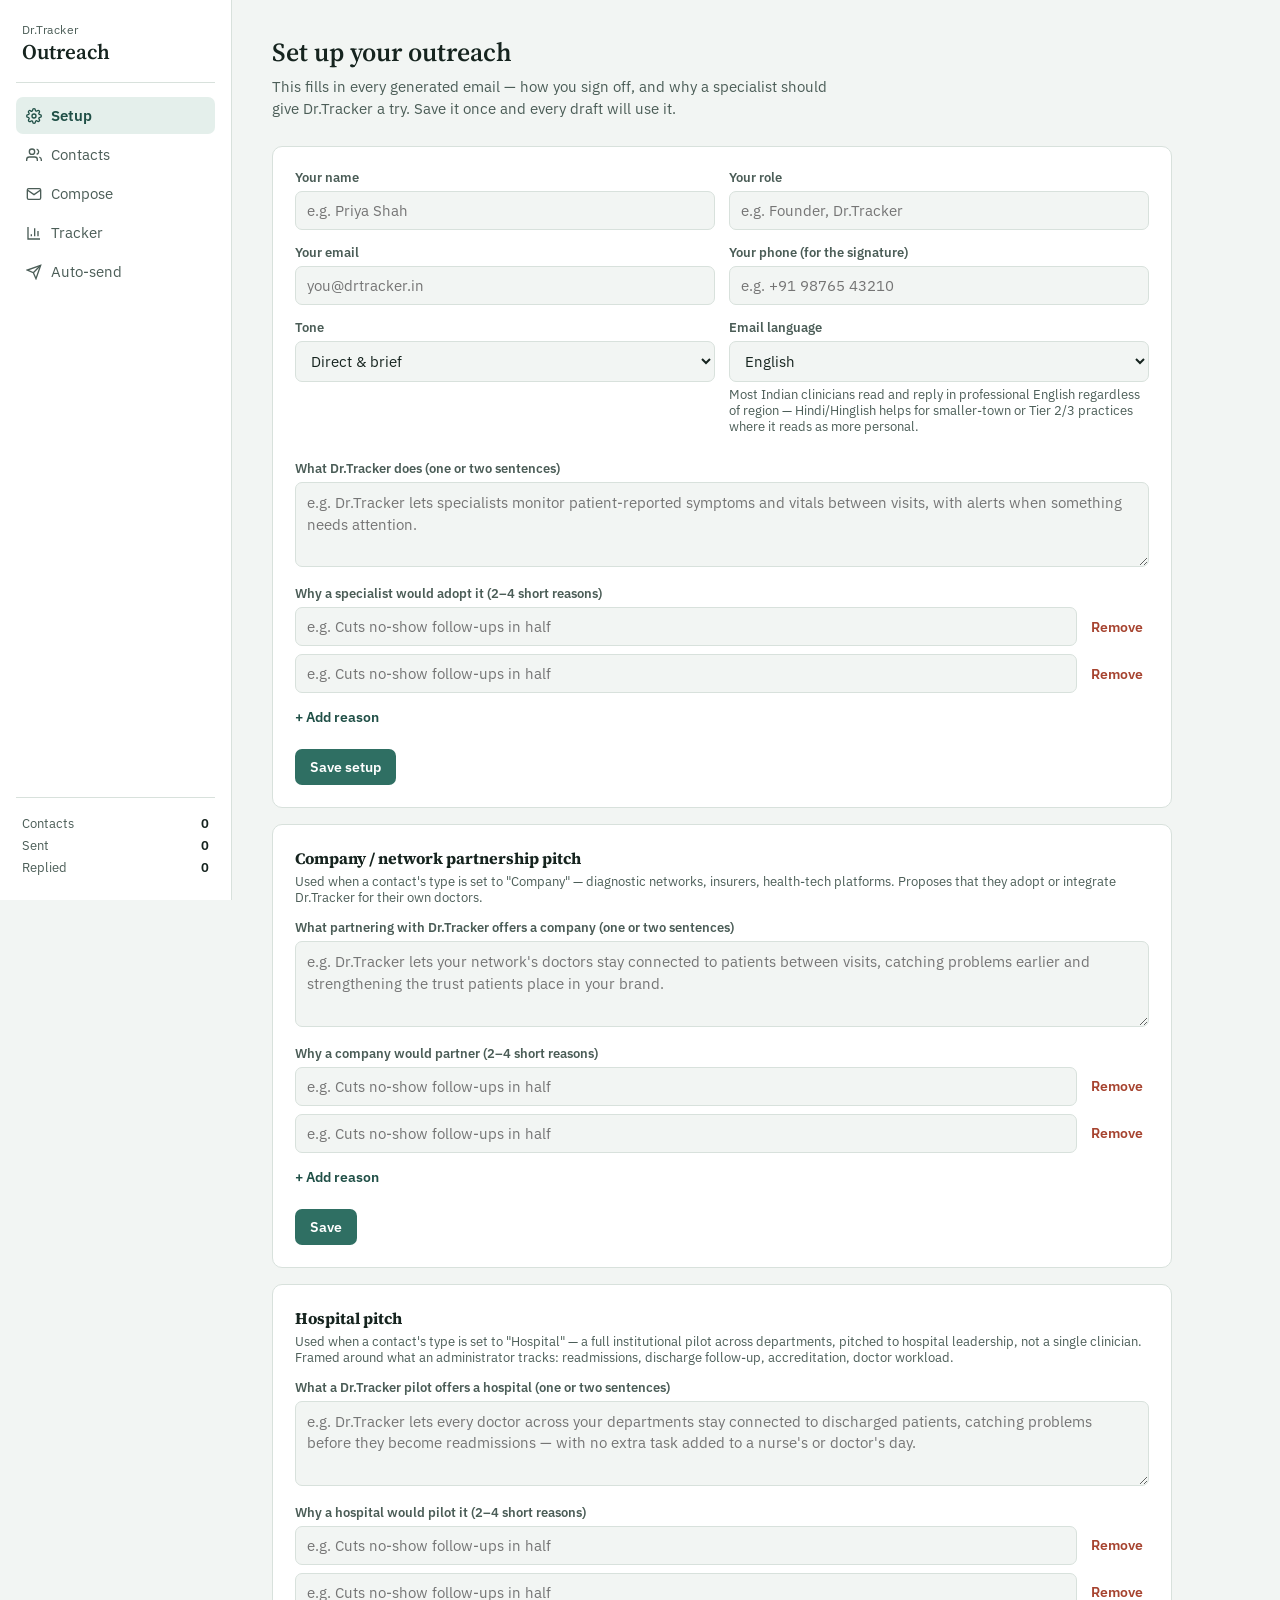
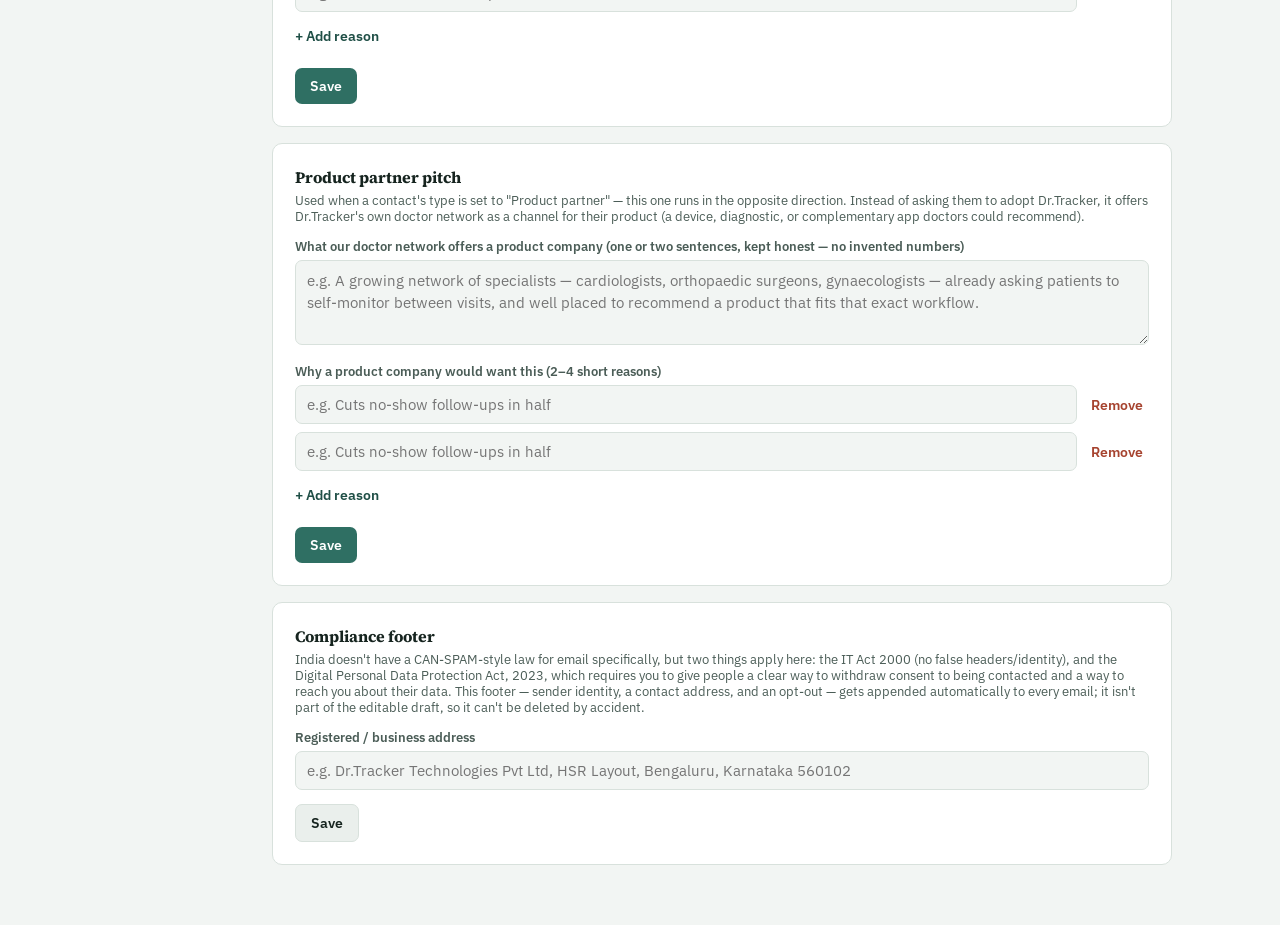
==== index.html @ 70d0106a "Import live Dr.Tracker Outreach page (artifact version 1790000176-5690) Co-Authored-By: Claude Opus " ====
<!DOCTYPE html>
<html lang="en">
<head>
<meta charset="UTF-8">
<meta name="viewport" content="width=device-width, initial-scale=1, viewport-fit=cover">
<title>Outreach — Dr.Tracker</title>
<link rel="preconnect" href="https://fonts.googleapis.com">
<link rel="preconnect" href="https://fonts.gstatic.com" crossorigin>
<link href="https://fonts.googleapis.com/css2?family=Source+Serif+4:opsz,wght@8..60,400;8..60,500;8..60,600;8..60,700&family=IBM+Plex+Sans:wght@400;500;600;700&family=IBM+Plex+Mono:wght@500&display=swap" rel="stylesheet">
<style>
  :root {
    --bg: #F2F5F3;
    --surface: #FFFFFF;
    --surface-2: #EAEFEC;
    --ink: #16241F;
    --ink-soft: #4B5D57;
    --border: #D8E1DC;
    --primary: #2F6F63;
    --primary-dark: #1F4F46;
    --primary-tint: #E4EFEB;
    --accent: #B85C2E;
    --accent-tint: #F6E9DE;
    --danger: #A6432F;
    --focus: #2F6F63;
    box-sizing: border-box;
    padding-top: env(safe-area-inset-top, 0px);
    padding-bottom: env(safe-area-inset-bottom, 0px);
  }
  @media (prefers-color-scheme: dark) {
    :root:not([data-theme="light"]) {
      --bg: #121917;
      --surface: #182220;
      --surface-2: #1F2B28;
      --ink: #E9EFEC;
      --ink-soft: #A8B8B1;
      --border: #2B3833;
      --primary: #6FBBA6;
      --primary-dark: #8FCDBB;
      --primary-tint: #1C2E29;
      --accent: #E0925C;
      --accent-tint: #2E2115;
      --danger: #E08672;
    }
  }
  :root[data-theme="dark"] {
    --bg: #121917;
    --surface: #182220;
    --surface-2: #1F2B28;
    --ink: #E9EFEC;
    --ink-soft: #A8B8B1;
    --border: #2B3833;
    --primary: #6FBBA6;
    --primary-dark: #8FCDBB;
    --primary-tint: #1C2E29;
    --accent: #E0925C;
    --accent-tint: #2E2115;
    --danger: #E08672;
  }
  html { scroll-padding-top: env(safe-area-inset-top, 0px); }
  * { box-sizing: border-box; }
  html, body { height: 100%; }
  body {
    margin: 0;
    background: var(--bg);
    color: var(--ink);
    font-family: "IBM Plex Sans", system-ui, sans-serif;
    -webkit-font-smoothing: antialiased;
  }
  h1, h2, h3, .serif { font-family: "Source Serif 4", Georgia, serif; }
  a { color: var(--primary-dark); }

  .app {
    display: flex;
    min-height: 100%;
  }

  /* ---- Sidebar ---- */
  .sidebar {
    width: 232px;
    flex-shrink: 0;
    background: var(--surface);
    border-right: 1px solid var(--border);
    padding: 22px 16px;
    display: flex;
    flex-direction: column;
    position: sticky;
    top: 0;
    height: 100vh;
  }
  .brand {
    padding: 0 6px 18px 6px;
    border-bottom: 1px solid var(--border);
    margin-bottom: 14px;
  }
  .brand .mark {
    font-size: 12px;
    letter-spacing: 0.04em;
    color: var(--ink-soft);
  }
  .brand h1 {
    font-size: 21px;
    font-weight: 600;
    margin: 2px 0 0 0;
    line-height: 1.2;
  }
  nav.tabs {
    display: flex;
    flex-direction: column;
    gap: 2px;
  }
  nav.tabs button {
    all: unset;
    cursor: pointer;
    padding: 9px 10px;
    border-radius: 7px;
    font-size: 14.5px;
    color: var(--ink-soft);
    display: flex;
    align-items: center;
    gap: 9px;
  }
  nav.tabs button svg { width: 16px; height: 16px; flex-shrink: 0; }
  nav.tabs button:hover { background: var(--surface-2); color: var(--ink); }
  nav.tabs button.active { background: var(--primary-tint); color: var(--primary-dark); font-weight: 600; }

  .side-stats {
    margin-top: auto;
    padding-top: 14px;
    border-top: 1px solid var(--border);
  }
  .side-stats .stat-row {
    display: flex;
    justify-content: space-between;
    font-size: 12.5px;
    color: var(--ink-soft);
    padding: 3px 6px;
  }
  .side-stats .stat-row strong { color: var(--ink); font-weight: 600; }

  /* ---- Main ---- */
  main {
    flex: 1;
    min-width: 0;
    padding: 34px 40px 60px 40px;
    max-width: 980px;
  }
  .page-head { margin-bottom: 26px; }
  .page-head h2 { font-size: 26px; font-weight: 600; margin: 0 0 6px 0; }
  .page-head p { margin: 0; color: var(--ink-soft); font-size: 14.5px; max-width: 62ch; line-height: 1.5; }

  .card {
    background: var(--surface);
    border: 1px solid var(--border);
    border-radius: 10px;
    padding: 22px;
  }
  .card + .card { margin-top: 16px; }

  label { display: block; font-size: 13px; font-weight: 600; color: var(--ink-soft); margin-bottom: 5px; }
  input[type=text], input[type=email], textarea, select {
    width: 100%;
    font-family: inherit;
    font-size: 14.5px;
    padding: 9px 11px;
    border: 1px solid var(--border);
    border-radius: 7px;
    background: var(--bg);
    color: var(--ink);
  }
  input:focus, textarea:focus, select:focus, button:focus-visible {
    outline: 2px solid var(--focus);
    outline-offset: 1px;
  }
  textarea { resize: vertical; line-height: 1.5; }
  .field { margin-bottom: 14px; }
  .field-row { display: grid; grid-template-columns: 1fr 1fr; gap: 14px; }
  .hint { font-size: 12.5px; color: var(--ink-soft); margin-top: 4px; }

  .btn {
    all: unset;
    cursor: pointer;
    display: inline-flex;
    align-items: center;
    gap: 7px;
    font-size: 14px;
    font-weight: 600;
    padding: 9px 15px;
    border-radius: 7px;
    background: var(--primary);
    color: #fff;
  }
  .btn:hover { background: var(--primary-dark); }
  .btn.secondary { background: var(--surface-2); color: var(--ink); border: 1px solid var(--border); }
  .btn.secondary:hover { background: var(--border); }
  .btn.ghost { background: transparent; color: var(--primary-dark); padding: 9px 6px; }
  .btn.ghost:hover { text-decoration: underline; }
  .btn.danger { background: transparent; color: var(--danger); padding: 9px 6px; }
  .btn.danger:hover { text-decoration: underline; }
  .btn:disabled { opacity: 0.55; cursor: not-allowed; }
  .btn-row { display: flex; gap: 8px; flex-wrap: wrap; align-items: center; }

  .bullet-list { display: flex; flex-direction: column; gap: 8px; }
  .bullet-row { display: flex; gap: 8px; align-items: center; }
  .bullet-row input { flex: 1; }

  /* ---- Table ---- */
  .table-wrap { overflow-x: auto; border: 1px solid var(--border); border-radius: 10px; background: var(--surface); }
  table { width: 100%; border-collapse: collapse; min-width: 640px; font-size: 14px; }
  thead th {
    text-align: left;
    font-size: 12px;
    color: var(--ink-soft);
    font-weight: 600;
    padding: 11px 14px;
    border-bottom: 1px solid var(--border);
    white-space: nowrap;
  }
  tbody td { padding: 11px 14px; border-bottom: 1px solid var(--border); vertical-align: middle; }
  tbody tr:last-child td { border-bottom: none; }
  tbody tr:hover { background: var(--surface-2); }
  .name-cell strong { display: block; }
  .name-cell span { color: var(--ink-soft); font-size: 12.5px; }

  .badge {
    display: inline-flex;
    align-items: center;
    gap: 5px;
    font-size: 12px;
    font-weight: 600;
    padding: 3px 9px;
    border-radius: 999px;
    white-space: nowrap;
  }
  .badge.new { background: var(--surface-2); color: var(--ink-soft); }
  .badge.drafted { background: var(--accent-tint); color: var(--accent); }
  .badge.sent { background: var(--primary-tint); color: var(--primary-dark); }
  .badge.replied { background: #DDEBFF; color: #2A5C99; }
  .badge.adopted { background: #E1F3E1; color: #2E7D32; }
  .badge.declined { background: #F4E1E0; color: var(--danger); }
  @media (prefers-color-scheme: dark) {
    :root:not([data-theme="light"]) .badge.replied { background: #1B2A3D; color: #8FB6E8; }
    :root:not([data-theme="light"]) .badge.adopted { background: #1B3320; color: #8FD19E; }
    :root:not([data-theme="light"]) .badge.declined { background: #33201F; color: #E08672; }
  }
  :root[data-theme="dark"] .badge.replied { background: #1B2A3D; color: #8FB6E8; }
  :root[data-theme="dark"] .badge.adopted { background: #1B3320; color: #8FD19E; }
  :root[data-theme="dark"] .badge.declined { background: #33201F; color: #E08672; }

  select.status-select {
    font-size: 12.5px;
    padding: 4px 7px;
    width: auto;
  }

  .empty-state {
    text-align: center;
    padding: 46px 20px;
    color: var(--ink-soft);
  }
  .empty-state .serif { font-size: 18px; color: var(--ink); display: block; margin-bottom: 6px; }

  .funnel { display: grid; grid-template-columns: repeat(5, 1fr); gap: 10px; margin-bottom: 20px; }
  .funnel .fcell {
    background: var(--surface);
    border: 1px solid var(--border);
    border-radius: 10px;
    padding: 14px 12px;
  }
  .funnel .fcell .n { font-family: "Source Serif 4", serif; font-size: 26px; font-weight: 600; line-height: 1; }
  .funnel .fcell .l { font-size: 12px; color: var(--ink-soft); margin-top: 5px; }

  .two-col { display: grid; grid-template-columns: 260px 1fr; gap: 18px; align-items: start; }

  .contact-picker {
    max-height: 480px;
    overflow-y: auto;
    border: 1px solid var(--border);
    border-radius: 10px;
    background: var(--surface);
  }
  .contact-picker button {
    all: unset;
    display: block;
    width: 100%;
    cursor: pointer;
    padding: 11px 13px;
    border-bottom: 1px solid var(--border);
    font-size: 13.5px;
  }
  .contact-picker button:last-child { border-bottom: none; }
  .contact-picker button:hover { background: var(--surface-2); }
  .contact-picker button.active { background: var(--primary-tint); }
  .contact-picker strong { display: block; font-size: 13.5px; }
  .contact-picker span { color: var(--ink-soft); font-size: 12px; }

  .draft-box textarea.subject { font-weight: 600; }
  .draft-box textarea.body { min-height: 260px; }

  .status-line { display: flex; align-items: center; gap: 8px; font-size: 13px; color: var(--ink-soft); min-height: 20px; margin-top: 8px;}
  .dot { width: 7px; height: 7px; border-radius: 50%; background: var(--primary); flex-shrink: 0; }
  .spin { animation: spin 1s linear infinite; }
  @keyframes spin { to { transform: rotate(360deg); } }

  .modal-backdrop {
    position: fixed; inset: 0; background: rgba(10, 16, 14, 0.4);
    display: flex; align-items: center; justify-content: center;
    padding: 20px; z-index: 20;
  }
  .modal {
    background: var(--surface); border-radius: 12px; padding: 24px;
    width: 100%; max-width: 460px; border: 1px solid var(--border);
    max-height: 90vh; overflow-y: auto;
  }
  .modal h3 { margin: 0 0 16px 0; font-size: 18px; }

  /* mobile */
  .topbar { display: none; }
  @media (max-width: 820px) {
    .app { flex-direction: column; }
    .sidebar {
      position: sticky; top: 0; height: auto; width: 100%;
      flex-direction: row; align-items: center; gap: 10px;
      padding: 12px 14px; padding-top: calc(12px + env(safe-area-inset-top, 0px));
      overflow-x: auto; border-right: none; border-bottom: 1px solid var(--border);
    }
    .brand { border-bottom: none; padding: 0; margin: 0; }
    .brand h1 { display: none; }
    .brand .mark { display: none; }
    nav.tabs { flex-direction: row; }
    .side-stats { display: none; }
    main { padding: 22px 16px 50px 16px; }
    .field-row { grid-template-columns: 1fr; }
    .two-col { grid-template-columns: 1fr; }
    .funnel { grid-template-columns: repeat(2, 1fr); }
  }

  ::selection { background: var(--primary-tint); }
</style>
</head>
<body>
<div class="app">

  <aside class="sidebar">
    <div class="brand">
      <div class="mark">Dr.Tracker</div>
      <h1>Outreach</h1>
    </div>
    <nav class="tabs" id="tabNav">
      <button data-tab="setup" class="active">
        <svg viewBox="0 0 24 24" fill="none" stroke="currentColor" stroke-width="2"><circle cx="12" cy="12" r="3"/><path d="M19.4 15a1.65 1.65 0 00.33 1.82l.06.06a2 2 0 11-2.83 2.83l-.06-.06a1.65 1.65 0 00-1.82-.33 1.65 1.65 0 00-1 1.51V21a2 2 0 01-4 0v-.09A1.65 1.65 0 009 19.4a1.65 1.65 0 00-1.82.33l-.06.06a2 2 0 11-2.83-2.83l.06-.06A1.65 1.65 0 004.6 15a1.65 1.65 0 00-1.51-1H3a2 2 0 010-4h.09A1.65 1.65 0 004.6 9a1.65 1.65 0 00-.33-1.82l-.06-.06a2 2 0 112.83-2.83l.06.06A1.65 1.65 0 009 4.6a1.65 1.65 0 001-1.51V3a2 2 0 014 0v.09a1.65 1.65 0 001 1.51 1.65 1.65 0 001.82-.33l.06-.06a2 2 0 112.83 2.83l-.06.06A1.65 1.65 0 0019.4 9a1.65 1.65 0 001.51 1H21a2 2 0 010 4h-.09a1.65 1.65 0 00-1.51 1z"/></svg>
        Setup
      </button>
      <button data-tab="contacts">
        <svg viewBox="0 0 24 24" fill="none" stroke="currentColor" stroke-width="2"><path d="M17 21v-2a4 4 0 00-4-4H5a4 4 0 00-4 4v2"/><circle cx="9" cy="7" r="4"/><path d="M23 21v-2a4 4 0 00-3-3.87"/><path d="M16 3.13a4 4 0 010 7.75"/></svg>
        Contacts
      </button>
      <button data-tab="compose">
        <svg viewBox="0 0 24 24" fill="none" stroke="currentColor" stroke-width="2"><path d="M4 4h16v16H4z" opacity="0"/><path d="M22 6l-10 7L2 6"/><rect x="2" y="4" width="20" height="16" rx="2"/></svg>
        Compose
      </button>
      <button data-tab="tracker">
        <svg viewBox="0 0 24 24" fill="none" stroke="currentColor" stroke-width="2"><path d="M3 3v18h18"/><path d="M18 17V9"/><path d="M13 17V5"/><path d="M8 17v-3"/></svg>
        Tracker
      </button>
      <button data-tab="autosend">
        <svg viewBox="0 0 24 24" fill="none" stroke="currentColor" stroke-width="2"><path d="M22 2L11 13"/><path d="M22 2l-7 20-4-9-9-4 20-7z"/></svg>
        Auto-send
      </button>
    </nav>
    <div class="side-stats" id="sideStats"></div>
  </aside>

  <main>
    <!-- SETUP -->
    <section class="tab-panel" data-panel="setup">
      <div class="page-head">
        <h2>Set up your outreach</h2>
        <p>This fills in every generated email — how you sign off, and why a specialist should give Dr.Tracker a try. Save it once and every draft will use it.</p>
      </div>
      <div class="card">
        <div class="field-row">
          <div class="field">
            <label for="senderName">Your name</label>
            <input type="text" id="senderName" placeholder="e.g. Priya Shah">
          </div>
          <div class="field">
            <label for="senderRole">Your role</label>
            <input type="text" id="senderRole" placeholder="e.g. Founder, Dr.Tracker">
          </div>
        </div>
        <div class="field-row">
          <div class="field">
            <label for="senderEmail">Your email</label>
            <input type="email" id="senderEmail" placeholder="you@drtracker.in">
          </div>
          <div class="field">
            <label for="senderPhone">Your phone (for the signature)</label>
            <input type="text" id="senderPhone" placeholder="e.g. +91 98765 43210">
          </div>
        </div>
        <div class="field-row">
          <div class="field">
            <label for="tone">Tone</label>
            <select id="tone">
              <option value="direct">Direct &amp; brief</option>
              <option value="warm">Warm &amp; personal</option>
              <option value="formal">Formal &amp; clinical</option>
            </select>
          </div>
          <div class="field">
            <label for="language">Email language</label>
            <select id="language">
              <option value="english">English</option>
              <option value="hinglish">Hinglish (English, light Hindi touches)</option>
              <option value="hindi">Hindi (हिन्दी)</option>
            </select>
            <p class="hint">Most Indian clinicians read and reply in professional English regardless of region — Hindi/Hinglish helps for smaller-town or Tier 2/3 practices where it reads as more personal.</p>
          </div>
        </div>
        <div class="field">
          <label for="pitch">What Dr.Tracker does (one or two sentences)</label>
          <textarea id="pitch" rows="3" placeholder="e.g. Dr.Tracker lets specialists monitor patient-reported symptoms and vitals between visits, with alerts when something needs attention."></textarea>
        </div>
        <div class="field">
          <label>Why a specialist would adopt it (2–4 short reasons)</label>
          <div class="bullet-list" id="valuePropsList"></div>
          <button class="btn ghost" type="button" id="addValueProp" style="padding-left:0;margin-top:6px;">+ Add reason</button>
        </div>
        <div class="btn-row" style="margin-top:6px;">
          <button class="btn" id="saveSetup">Save setup</button>
          <span class="status-line" id="setupSaved"></span>
        </div>
      </div>

      <div class="card">
        <h3 style="margin:0 0 4px 0;font-size:16px;">Company / network partnership pitch</h3>
        <p class="hint" style="margin:0 0 14px 0;">Used when a contact's type is set to "Company" — diagnostic networks, insurers, health-tech platforms. Proposes that they adopt or integrate Dr.Tracker for their own doctors.</p>
        <div class="field">
          <label for="companyPitch">What partnering with Dr.Tracker offers a company (one or two sentences)</label>
          <textarea id="companyPitch" rows="3" placeholder="e.g. Dr.Tracker lets your network's doctors stay connected to patients between visits, catching problems earlier and strengthening the trust patients place in your brand."></textarea>
        </div>
        <div class="field">
          <label>Why a company would partner (2–4 short reasons)</label>
          <div class="bullet-list" id="companyValuePropsList"></div>
          <button class="btn ghost" type="button" id="addCompanyValueProp" style="padding-left:0;margin-top:6px;">+ Add reason</button>
        </div>
        <div class="btn-row" style="margin-top:6px;">
          <button class="btn" id="saveCompanySetup">Save</button>
          <span class="status-line" id="companySetupSaved"></span>
        </div>
      </div>

      <div class="card">
        <h3 style="margin:0 0 4px 0;font-size:16px;">Hospital pitch</h3>
        <p class="hint" style="margin:0 0 14px 0;">Used when a contact's type is set to "Hospital" — a full institutional pilot across departments, pitched to hospital leadership, not a single clinician. Framed around what an administrator tracks: readmissions, discharge follow-up, accreditation, doctor workload.</p>
        <div class="field">
          <label for="hospitalPitch">What a Dr.Tracker pilot offers a hospital (one or two sentences)</label>
          <textarea id="hospitalPitch" rows="3" placeholder="e.g. Dr.Tracker lets every doctor across your departments stay connected to discharged patients, catching problems before they become readmissions — with no extra task added to a nurse's or doctor's day."></textarea>
        </div>
        <div class="field">
          <label>Why a hospital would pilot it (2–4 short reasons)</label>
          <div class="bullet-list" id="hospitalValuePropsList"></div>
          <button class="btn ghost" type="button" id="addHospitalValueProp" style="padding-left:0;margin-top:6px;">+ Add reason</button>
        </div>
        <div class="btn-row" style="margin-top:6px;">
          <button class="btn" id="saveHospitalSetup">Save</button>
          <span class="status-line" id="hospitalSetupSaved"></span>
        </div>
      </div>

      <div class="card">
        <h3 style="margin:0 0 4px 0;font-size:16px;">Product partner pitch</h3>
        <p class="hint" style="margin:0 0 14px 0;">Used when a contact's type is set to "Product partner" — this one runs in the opposite direction. Instead of asking them to adopt Dr.Tracker, it offers Dr.Tracker's own doctor network as a channel for their product (a device, diagnostic, or complementary app doctors could recommend).</p>
        <div class="field">
          <label for="partnerPitch">What our doctor network offers a product company (one or two sentences, kept honest — no invented numbers)</label>
          <textarea id="partnerPitch" rows="3" placeholder="e.g. A growing network of specialists — cardiologists, orthopaedic surgeons, gynaecologists — already asking patients to self-monitor between visits, and well placed to recommend a product that fits that exact workflow."></textarea>
        </div>
        <div class="field">
          <label>Why a product company would want this (2–4 short reasons)</label>
          <div class="bullet-list" id="partnerValuePropsList"></div>
          <button class="btn ghost" type="button" id="addPartnerValueProp" style="padding-left:0;margin-top:6px;">+ Add reason</button>
        </div>
        <div class="btn-row" style="margin-top:6px;">
          <button class="btn" id="savePartnerSetup">Save</button>
          <span class="status-line" id="partnerSetupSaved"></span>
        </div>
      </div>

      <div class="card">
        <h3 style="margin:0 0 4px 0;font-size:16px;">Compliance footer</h3>
        <p class="hint" style="margin:0 0 14px 0;">India doesn't have a CAN-SPAM-style law for email specifically, but two things apply here: the IT Act 2000 (no false headers/identity), and the Digital Personal Data Protection Act, 2023, which requires you to give people a clear way to withdraw consent to being contacted and a way to reach you about their data. This footer — sender identity, a contact address, and an opt-out — gets appended automatically to every email; it isn't part of the editable draft, so it can't be deleted by accident.</p>
        <div class="field">
          <label for="mailingAddress">Registered / business address</label>
          <input type="text" id="mailingAddress" placeholder="e.g. Dr.Tracker Technologies Pvt Ltd, HSR Layout, Bengaluru, Karnataka 560102">
        </div>
        <div class="btn-row">
          <button class="btn secondary" id="saveCompliance">Save</button>
          <span class="status-line" id="complianceSaved"></span>
        </div>
      </div>
    </section>

    <!-- CONTACTS -->
    <section class="tab-panel" data-panel="contacts" style="display:none;">
      <div class="page-head">
        <h2>Specialists, clinic doctors &amp; company contacts</h2>
        <p>Build your outreach list. Add people one at a time, or paste rows copied from a spreadsheet.</p>
      </div>
      <div class="card" style="margin-bottom:18px;">
        <div class="btn-row">
          <button class="btn" id="openAddContact">+ Add contact</button>
          <button class="btn secondary" id="openPasteContacts">Paste from spreadsheet</button>
        </div>
      </div>
      <div class="table-wrap">
        <table id="contactsTable">
          <thead>
            <tr>
              <th>Name</th><th>Type</th><th>Specialty / Role</th><th>Clinic / Company</th><th>City</th><th>Status</th><th></th>
            </tr>
          </thead>
          <tbody id="contactsBody"></tbody>
        </table>
        <div class="empty-state" id="contactsEmpty">
          <span class="serif">No contacts yet</span>
          Add the first specialist or clinic doctor you want to reach.
        </div>
      </div>
    </section>

    <!-- COMPOSE -->
    <section class="tab-panel" data-panel="compose" style="display:none;">
      <div class="page-head">
        <h2>Compose</h2>
        <p>Pick a contact, generate a personalized draft, then send it from your own email.</p>
      </div>
      <div class="two-col">
        <div>
          <label style="padding-left:2px;">Contacts</label>
          <div class="contact-picker" id="contactPicker"></div>
        </div>
        <div id="composeMain"></div>
      </div>
    </section>

    <!-- TRACKER -->
    <section class="tab-panel" data-panel="tracker" style="display:none;">
      <div class="page-head">
        <h2>Tracker</h2>
        <p>Where every contact stands, from first draft to adoption.</p>
      </div>
      <div class="funnel" id="funnel"></div>
      <div class="table-wrap">
        <table>
          <thead>
            <tr><th>Name</th><th>Specialty / Clinic</th><th>Status</th><th>Last updated</th></tr>
          </thead>
          <tbody id="trackerBody"></tbody>
        </table>
        <div class="empty-state" id="trackerEmpty">
          <span class="serif">Nothing to track yet</span>
          Add contacts and send a few drafts — they'll show up here.
        </div>
      </div>
    </section>

    <!-- AUTOSEND -->
    <section class="tab-panel" data-panel="autosend" style="display:none;">
      <div class="page-head">
        <h2>Auto-send</h2>
        <p>Draft and send to a batch of contacts automatically, at a pace that won't get your account flagged as spam.</p>
      </div>

      <div class="card" id="gmailStatusCard">
        <h3 style="margin:0 0 6px 0;font-size:16px;">Email account</h3>
        <p class="hint" id="gmailStatusText" style="margin:0;">Checking connection…</p>
        <div class="btn-row" style="margin-top:12px;" id="gmailStatusActions"></div>
      </div>

      <div class="card">
        <h3 style="margin:0 0 12px 0;font-size:16px;">Batch settings</h3>
        <div class="field-row">
          <div class="field">
            <label for="batchCap">Max emails per run</label>
            <input type="text" id="batchCap" value="20">
            <p class="hint">Keep this low (10–30) — sending too many too fast from one inbox is the #1 reason cold outreach gets marked as spam or gets an account suspended.</p>
          </div>
          <div class="field">
            <label for="batchDelay">Seconds between sends</label>
            <input type="text" id="batchDelay" value="45">
            <p class="hint">Spreads sends out so they don't look automated to spam filters.</p>
          </div>
        </div>
        <div class="field">
          <label style="display:flex;align-items:center;gap:8px;font-weight:600;">
            <input type="checkbox" id="istWindow" checked style="width:auto;">
            Only send 10:00 AM–6:00 PM IST, Monday–Saturday
          </label>
          <p class="hint">Clinics are usually mid-OPD before 10am and closing up after 6pm — emails that land during working hours get opened more. This also naturally avoids Sunday, when a lot of Indian practices are shut.</p>
        </div>
        <p class="hint" id="istClock" style="margin-top:4px;"></p>
      </div>

      <div class="card">
        <h3 style="margin:0 0 10px 0;font-size:16px;">Queue — <span id="queueCount">0</span> eligible</h3>
        <p class="hint" style="margin:0 0 12px 0;">Contacts with status "Not started" or "Drafted", a valid email, and not marked declined/unsubscribed.</p>
        <div class="table-wrap" style="margin-bottom:14px;">
          <table>
            <thead><tr><th>Name</th><th>Specialty</th><th>Status</th></tr></thead>
            <tbody id="queueBody"></tbody>
          </table>
        </div>
        <div class="btn-row">
          <button class="btn" id="runBatchBtn" disabled>Run batch</button>
          <span class="status-line" id="batchStatus"></span>
        </div>
      </div>
    </section>
  </main>
</div>

<div id="modalRoot"></div>

<script>
(function(){
  "use strict";

  var STORAGE_KEY = "drtracker_outreach_v1";
  var STATUS_ORDER = ["new","drafted","sent","replied","adopted","declined"];
  var STATUS_LABEL = {new:"Not started", drafted:"Drafted", sent:"Sent", replied:"Replied", adopted:"Adopted", declined:"Declined"};
  var TYPE_META = {
    doctor:   { label: "Doctor",           emoji: "🩺", specialtyLabel: "Specialty",          clinicLabel: "Clinic / Hospital",     specialtyPh: "Cardiology",                 clinicPh: "Apollo Hospitals",                namePh: "Dr. Aditi Sharma",  notesLabel: "Notes (used to personalize the email)",                              notesPh: "e.g. Runs a busy OPD, mentioned follow-up no-shows are a pain point at a recent conference", badgeClass: "sent" },
    hospital: { label: "Hospital",         emoji: "🏥", specialtyLabel: "Contact's role",      clinicLabel: "Hospital name",         specialtyPh: "Medical Superintendent",     clinicPh: "Navjeevan Multispecialty Hospital", namePh: "Dr. Rakesh Malhotra", notesLabel: "Notes (readmission challenges, NABH status, expansion, etc.)",       notesPh: "e.g. Expanding to a second campus, under pressure to cut avoidable readmissions", badgeClass: "replied" },
    company:  { label: "Company",          emoji: "🏢", specialtyLabel: "Contact's role",      clinicLabel: "Company name",          specialtyPh: "Head of Partnerships",       clinicPh: "Sanjeevani Health Diagnostics",   namePh: "Ritu Varma",         notesLabel: "Notes (recent funding, expansion, hiring signals, positioning)",     notesPh: "e.g. Raised Series B in 2025, expanding to Tier 2 cities, hiring a care-coordination lead", badgeClass: "drafted" },
    partner:  { label: "Product partner",  emoji: "🤝", specialtyLabel: "Contact's role",      clinicLabel: "Company / product name", specialtyPh: "Head of Partnerships / BD", clinicPh: "VitalSense Diagnostics",          namePh: "Neha Kapoor",        notesLabel: "Notes (what their product is, why it fits our doctors' workflow)",   notesPh: "e.g. Makes a home BP/ECG device — a natural fit for patients our doctors already ask to self-monitor", badgeClass: "adopted" }
  };

  var state = load();
  var selectedContactId = null;
  var sampleFn = null;

  function load(){
    try {
      var raw = localStorage.getItem(STORAGE_KEY);
      if (raw) {
        var parsed = JSON.parse(raw);
        parsed.setup.companyPitch = parsed.setup.companyPitch || "";
        parsed.setup.companyValueProps = parsed.setup.companyValueProps || ["", ""];
        parsed.setup.hospitalPitch = parsed.setup.hospitalPitch || "";
        parsed.setup.hospitalValueProps = parsed.setup.hospitalValueProps || ["", ""];
        parsed.setup.partnerPitch = parsed.setup.partnerPitch || "";
        parsed.setup.partnerValueProps = parsed.setup.partnerValueProps || ["", ""];
        (parsed.contacts||[]).forEach(function(c){ if(!c.type) c.type = "doctor"; });
        return parsed;
      }
    } catch(e) {}
    return {
      setup: { senderName:"", senderRole:"", senderEmail:"", senderPhone:"", tone:"direct", language:"english", pitch:"", valueProps:["", ""], companyPitch:"", companyValueProps:["", ""], hospitalPitch:"", hospitalValueProps:["", ""], partnerPitch:"", partnerValueProps:["", ""], mailingAddress:"" },
      contacts: []
    };
  }
  function save(){
    try { localStorage.setItem(STORAGE_KEY, JSON.stringify(state)); } catch(e) {}
  }
  function uid(){ return Date.now().toString(36) + Math.random().toString(36).slice(2,8); }
  function esc(s){ return (s||"").replace(/[&<>"']/g, function(c){ return {"&":"&amp;","<":"&lt;",">":"&gt;",'"':"&quot;","'":"&#39;"}[c]; }); }
  function fmtDate(ts){
    if(!ts) return "—";
    var d = new Date(ts);
    return d.toLocaleDateString(undefined,{month:"short",day:"numeric"}) + " " + d.toLocaleTimeString(undefined,{hour:"numeric",minute:"2-digit"});
  }

  /* ---------------- Tabs ---------------- */
  document.getElementById("tabNav").addEventListener("click", function(e){
    var btn = e.target.closest("button[data-tab]");
    if(!btn) return;
    document.querySelectorAll("#tabNav button").forEach(function(b){ b.classList.toggle("active", b===btn); });
    document.querySelectorAll(".tab-panel").forEach(function(p){ p.style.display = (p.dataset.panel===btn.dataset.tab) ? "" : "none"; });
    if (btn.dataset.tab === "contacts") renderContacts();
    if (btn.dataset.tab === "compose") renderCompose();
    if (btn.dataset.tab === "tracker") renderTracker();
    if (btn.dataset.tab === "autosend") renderAutosend();
  });

  function complianceFooter(){
    var addr = state.setup.mailingAddress;
    var lines = [];
    lines.push("---");
    if (addr) lines.push(addr);
    lines.push("Don't want emails like this from Dr.Tracker? Reply \"unsubscribe\" and we'll stop.");
    return lines.join("\n");
  }

  /* ---------------- Setup ---------------- */
  function renderValuePropsFor(listKey, wrapId){
    var wrap = document.getElementById(wrapId);
    wrap.innerHTML = "";
    state.setup[listKey].forEach(function(v, i){
      var row = document.createElement("div");
      row.className = "bullet-row";
      row.innerHTML = '<input type="text" data-idx="'+i+'" placeholder="e.g. Cuts no-show follow-ups in half" value="'+esc(v)+'">' +
        (state.setup[listKey].length > 1 ? '<button class="btn danger" data-remove="'+i+'" type="button" style="padding:6px;">Remove</button>' : "");
      wrap.appendChild(row);
    });
  }
  function renderValueProps(){
    renderValuePropsFor("valueProps", "valuePropsList");
    renderValuePropsFor("companyValueProps", "companyValuePropsList");
    renderValuePropsFor("hospitalValueProps", "hospitalValuePropsList");
    renderValuePropsFor("partnerValueProps", "partnerValuePropsList");
  }
  function wireValuePropsList(listKey, wrapId, addBtnId){
    document.getElementById(addBtnId).addEventListener("click", function(){
      state.setup[listKey].push("");
      renderValueProps();
    });
    document.getElementById(wrapId).addEventListener("click", function(e){
      var rm = e.target.closest("[data-remove]");
      if(rm){
        state.setup[listKey].splice(parseInt(rm.dataset.remove,10),1);
        renderValueProps();
      }
    });
    document.getElementById(wrapId).addEventListener("input", function(e){
      if(e.target.dataset.idx !== undefined){
        state.setup[listKey][parseInt(e.target.dataset.idx,10)] = e.target.value;
      }
    });
  }
  wireValuePropsList("valueProps", "valuePropsList", "addValueProp");
  wireValuePropsList("companyValueProps", "companyValuePropsList", "addCompanyValueProp");
  wireValuePropsList("hospitalValueProps", "hospitalValuePropsList", "addHospitalValueProp");
  wireValuePropsList("partnerValueProps", "partnerValuePropsList", "addPartnerValueProp");
  function fillSetupForm(){
    document.getElementById("senderName").value = state.setup.senderName;
    document.getElementById("senderRole").value = state.setup.senderRole;
    document.getElementById("senderEmail").value = state.setup.senderEmail;
    document.getElementById("tone").value = state.setup.tone;
    document.getElementById("language").value = state.setup.language || "english";
    document.getElementById("senderPhone").value = state.setup.senderPhone || "";
    document.getElementById("pitch").value = state.setup.pitch;
    document.getElementById("companyPitch").value = state.setup.companyPitch || "";
    document.getElementById("hospitalPitch").value = state.setup.hospitalPitch || "";
    document.getElementById("partnerPitch").value = state.setup.partnerPitch || "";
    document.getElementById("mailingAddress").value = state.setup.mailingAddress || "";
    renderValueProps();
  }
  document.getElementById("saveSetup").addEventListener("click", function(){
    state.setup.senderName = document.getElementById("senderName").value.trim();
    state.setup.senderRole = document.getElementById("senderRole").value.trim();
    state.setup.senderEmail = document.getElementById("senderEmail").value.trim();
    state.setup.senderPhone = document.getElementById("senderPhone").value.trim();
    state.setup.tone = document.getElementById("tone").value;
    state.setup.language = document.getElementById("language").value;
    state.setup.pitch = document.getElementById("pitch").value.trim();
    save();
    var line = document.getElementById("setupSaved");
    line.textContent = "Saved.";
    setTimeout(function(){ line.textContent = ""; }, 2200);
    renderSideStats();
  });
  document.getElementById("saveCompanySetup").addEventListener("click", function(){
    state.setup.companyPitch = document.getElementById("companyPitch").value.trim();
    save();
    var line = document.getElementById("companySetupSaved");
    line.textContent = "Saved.";
    setTimeout(function(){ line.textContent = ""; }, 2200);
  });
  document.getElementById("saveHospitalSetup").addEventListener("click", function(){
    state.setup.hospitalPitch = document.getElementById("hospitalPitch").value.trim();
    save();
    var line = document.getElementById("hospitalSetupSaved");
    line.textContent = "Saved.";
    setTimeout(function(){ line.textContent = ""; }, 2200);
  });
  document.getElementById("savePartnerSetup").addEventListener("click", function(){
    state.setup.partnerPitch = document.getElementById("partnerPitch").value.trim();
    save();
    var line = document.getElementById("partnerSetupSaved");
    line.textContent = "Saved.";
    setTimeout(function(){ line.textContent = ""; }, 2200);
  });
  document.getElementById("saveCompliance").addEventListener("click", function(){
    state.setup.mailingAddress = document.getElementById("mailingAddress").value.trim();
    save();
    var line = document.getElementById("complianceSaved");
    line.textContent = "Saved.";
    setTimeout(function(){ line.textContent = ""; }, 2200);
  });

  function findDuplicate(email){
    var e = (email||"").trim().toLowerCase();
    if(!e) return null;
    return state.contacts.find(function(c){ return c.email.trim().toLowerCase() === e; }) || null;
  }

  /* ---------------- Contacts ---------------- */
  function renderContacts(){
    var body = document.getElementById("contactsBody");
    var empty = document.getElementById("contactsEmpty");
    body.innerHTML = "";
    if(state.contacts.length === 0){
      empty.style.display = "";
      document.getElementById("contactsTable").style.display = "none";
      return;
    }
    empty.style.display = "none";
    document.getElementById("contactsTable").style.display = "";
    state.contacts.forEach(function(c){
      var tr = document.createElement("tr");
      var typeLabel = (TYPE_META[c.type] || TYPE_META.doctor).label;
      tr.innerHTML =
        '<td class="name-cell"><strong>'+esc(c.name)+'</strong><span>'+esc(c.email)+'</span></td>'+
        '<td>'+typeLabel+'</td>'+
        '<td>'+esc(c.specialty||"—")+'</td>'+
        '<td>'+esc(c.clinic||"—")+'</td>'+
        '<td>'+esc(c.city||"—")+'</td>'+
        '<td><span class="badge '+c.status+'">'+STATUS_LABEL[c.status]+'</span></td>'+
        '<td style="text-align:right;white-space:nowrap;">'+
          '<button class="btn ghost" data-compose="'+c.id+'">Compose</button>'+
          '<button class="btn danger" data-del="'+c.id+'">Delete</button>'+
        '</td>';
      body.appendChild(tr);
    });
  }
  document.getElementById("contactsBody").addEventListener("click", function(e){
    var del = e.target.closest("[data-del]");
    var comp = e.target.closest("[data-compose]");
    if(del){
      if(confirm("Remove this contact and any draft you've written for them?")){
        state.contacts = state.contacts.filter(function(c){ return c.id !== del.dataset.del; });
        save(); renderContacts(); renderSideStats();
      }
    } else if(comp){
      selectedContactId = comp.dataset.compose;
      document.querySelector('#tabNav button[data-tab="compose"]').click();
    }
  });

  function openModal(html){
    var root = document.getElementById("modalRoot");
    root.innerHTML = '<div class="modal-backdrop" id="modalBackdrop"><div class="modal">'+html+'</div></div>';
    document.getElementById("modalBackdrop").addEventListener("mousedown", function(e){
      if(e.target.id === "modalBackdrop") closeModal();
    });
  }
  function closeModal(){ document.getElementById("modalRoot").innerHTML = ""; }

  document.getElementById("openAddContact").addEventListener("click", function(){
    openModal(
      '<h3>Add contact</h3>'+
      '<div class="field"><label>Type</label><select id="mType">'+
        '<option value="doctor">Doctor / specialist</option>'+
        '<option value="hospital">Hospital (institutional pilot)</option>'+
        '<option value="company">Company (diagnostics, insurer, health-tech network)</option>'+
        '<option value="partner">Product partner (offer them our doctor network)</option>'+
      '</select></div>'+
      '<div class="field"><label>Name</label><input type="text" id="mName" placeholder="Dr. Aditi Sharma"></div>'+
      '<div class="field-row">'+
        '<div class="field"><label id="mSpecialtyLabel">Specialty</label><input type="text" id="mSpecialty" placeholder="Cardiology"></div>'+
        '<div class="field"><label id="mClinicLabel">Clinic / Hospital</label><input type="text" id="mClinic" placeholder="Apollo Hospitals"></div>'+
      '</div>'+
      '<div class="field-row">'+
        '<div class="field"><label>City</label><input type="text" id="mCity" placeholder="Pune"></div>'+
        '<div class="field"><label>Email</label><input type="email" id="mEmail" placeholder="aditi.sharma@clinic.in"></div>'+
      '</div>'+
      '<div class="field"><label id="mNotesLabel">Notes (used to personalize the email)</label><textarea id="mNotes" rows="2" placeholder="e.g. Runs a busy OPD, mentioned follow-up no-shows are a pain point at a recent conference"></textarea></div>'+
      '<div class="btn-row" style="justify-content:flex-end;"><button class="btn secondary" id="mCancel" type="button">Cancel</button><button class="btn" id="mSave" type="button">Add contact</button></div>'
    );
    document.getElementById("mType").addEventListener("change", function(e){
      var t = TYPE_META[e.target.value] || TYPE_META.doctor;
      document.getElementById("mSpecialtyLabel").textContent = t.specialtyLabel;
      document.getElementById("mClinicLabel").textContent = t.clinicLabel;
      document.getElementById("mSpecialty").placeholder = t.specialtyPh;
      document.getElementById("mClinic").placeholder = t.clinicPh;
      document.getElementById("mName").placeholder = t.namePh;
      document.getElementById("mNotesLabel").textContent = t.notesLabel;
      document.getElementById("mNotes").placeholder = t.notesPh;
    });
    document.getElementById("mCancel").addEventListener("click", closeModal);
    document.getElementById("mSave").addEventListener("click", function(){
      var name = document.getElementById("mName").value.trim();
      var email = document.getElementById("mEmail").value.trim();
      if(!name || !email){ alert("Name and email are required."); return; }
      if(findDuplicate(email)){ alert("That email is already in your contacts — no duplicate added."); return; }
      state.contacts.push({
        id: uid(), type: document.getElementById("mType").value, name: name, specialty: document.getElementById("mSpecialty").value.trim(),
        clinic: document.getElementById("mClinic").value.trim(), city: document.getElementById("mCity").value.trim(),
        email: email, notes: document.getElementById("mNotes").value.trim(),
        status: "new", draftSubject: "", draftBody: "", lastUpdated: null
      });
      save(); closeModal(); renderContacts(); renderSideStats();
    });
  });

  document.getElementById("openPasteContacts").addEventListener("click", function(){
    openModal(
      '<h3>Paste from spreadsheet</h3>'+
      '<p class="hint" style="margin-bottom:10px;">One row per person, columns separated by tabs or commas, in this order: <strong>name, specialty, clinic, city, email, notes</strong>. City and notes are optional. Pasted rows are added as Doctor contacts — add companies individually so the labels/pitch match.</p>'+
      '<div class="field"><textarea id="mPaste" rows="8" placeholder="Dr. Aditi Sharma, Cardiology, Apollo Hospitals, Pune, aditi.sharma@clinic.in\nDr. Rahul Nair, Pediatrics, Rainbow Children\u2019s Hospital, Hyderabad, rahul.nair@clinic.in"></textarea></div>'+
      '<div class="btn-row" style="justify-content:flex-end;"><button class="btn secondary" id="mCancel" type="button">Cancel</button><button class="btn" id="mSave" type="button">Add rows</button></div>'
    );
    document.getElementById("mCancel").addEventListener("click", closeModal);
    document.getElementById("mSave").addEventListener("click", function(){
      var raw = document.getElementById("mPaste").value;
      var lines = raw.split(/\r?\n/).map(function(l){ return l.trim(); }).filter(Boolean);
      var added = 0, skippedDupes = 0;
      lines.forEach(function(line){
        var parts = line.split(/\t|,(?=(?:[^"]*"[^"]*")*[^"]*$)/).map(function(p){ return p.trim(); });
        if(parts.length < 4) return;
        // Accept either [name,specialty,clinic,city,email,notes] or the older [name,specialty,clinic,email,notes]
        var name = parts[0]||"(no name)", specialty = parts[1]||"", clinic = parts[2]||"", city = "", email = "", notes = "";
        if(parts.length >= 5 && parts[4].indexOf("@") > -1){
          city = parts[3]||""; email = parts[4]; notes = parts[5]||"";
        } else {
          email = parts[3]||""; notes = parts[4]||"";
        }
        if(email.indexOf("@") === -1) return;
        if(findDuplicate(email)){ skippedDupes++; return; }
        state.contacts.push({
          id: uid(), type: "doctor", name: name, specialty: specialty, clinic: clinic, city: city,
          email: email, notes: notes, status: "new", draftSubject:"", draftBody:"", lastUpdated: null
        });
        added++;
      });
      save(); closeModal(); renderContacts(); renderSideStats();
      var msg = added + " added" + (skippedDupes ? ", " + skippedDupes + " skipped as duplicates" : "") + ".";
      if(added===0 && skippedDupes===0) msg = "Couldn't find any valid rows — check that each line has at least name, specialty, clinic, email.";
      alert(msg);
    });
  });

  /* ---------------- Compose ---------------- */
  function renderCompose(){
    var picker = document.getElementById("contactPicker");
    if(state.contacts.length === 0){
      picker.innerHTML = '<div style="padding:14px;color:var(--ink-soft);font-size:13px;">Add a contact first.</div>';
      document.getElementById("composeMain").innerHTML = "";
      return;
    }
    if(!selectedContactId) selectedContactId = state.contacts[0].id;
    picker.innerHTML = "";
    state.contacts.forEach(function(c){
      var b = document.createElement("button");
      b.className = "" + (c.id === selectedContactId ? "active" : "");
      b.dataset.id = c.id;
      b.innerHTML = '<strong>'+(TYPE_META[c.type]||TYPE_META.doctor).emoji+' '+esc(c.name)+'</strong><span>'+esc(c.specialty||"—")+(c.city ? " · "+esc(c.city) : "")+' · '+STATUS_LABEL[c.status]+'</span>';
      picker.appendChild(b);
    });
    picker.onclick = function(e){
      var btn = e.target.closest("button[data-id]");
      if(!btn) return;
      selectedContactId = btn.dataset.id;
      renderCompose();
    };
    renderComposeMain();
  }

  function renderComposeMain(){
    var c = state.contacts.find(function(x){ return x.id === selectedContactId; });
    var main = document.getElementById("composeMain");
    if(!c){ main.innerHTML = ""; return; }
    var missingSetup = !state.setup.pitch;
    main.innerHTML =
      '<div class="card draft-box">'+
        '<div style="display:flex;justify-content:space-between;align-items:flex-start;gap:10px;flex-wrap:wrap;">'+
          '<div><strong style="font-size:15px;">'+esc(c.name)+'</strong> <span class="badge '+(TYPE_META[c.type]||TYPE_META.doctor).badgeClass+'" style="margin-left:4px;">'+(TYPE_META[c.type]||TYPE_META.doctor).label+'</span><br><span style="color:var(--ink-soft);font-size:13px;">'+esc(c.specialty||"—")+' · '+esc(c.clinic||"—")+(c.city ? " · "+esc(c.city) : "")+' · '+esc(c.email)+'</span></div>'+
          '<span class="badge '+c.status+'">'+STATUS_LABEL[c.status]+'</span>'+
        '</div>'+
        (missingSetup ? '<p class="hint" style="margin-top:12px;">Tip: fill in <em>Setup</em> first so drafts mention what Dr.Tracker actually does — otherwise the draft will stay generic.</p>' : '') +
        '<div class="btn-row" style="margin-top:16px;">'+
          '<button class="btn" id="genBtn">'+(c.draftBody ? "Regenerate draft" : "Generate draft")+'</button>'+
          '<span class="status-line" id="genStatus"></span>'+
        '</div>'+
        '<div class="field" style="margin-top:16px;"><label>Subject</label><textarea class="subject" id="draftSubject" rows="1">'+esc(c.draftSubject)+'</textarea></div>'+
        '<div class="field"><label>Body</label><textarea class="body" id="draftBody">'+esc(c.draftBody)+'</textarea></div>'+
        '<div class="btn-row">'+
          '<button class="btn secondary" id="copyBtn">Copy email</button>'+
          '<button class="btn secondary" id="mailtoBtn">Open in email app</button>'+
          '<select class="status-select" id="statusSelect" style="margin-left:auto;"></select>'+
        '</div>'+
      '</div>';

    var statusSel = document.getElementById("statusSelect");
    STATUS_ORDER.forEach(function(s){
      var o = document.createElement("option");
      o.value = s; o.textContent = "Mark: " + STATUS_LABEL[s];
      if(s === c.status) o.selected = true;
      statusSel.appendChild(o);
    });
    statusSel.addEventListener("change", function(){
      c.status = statusSel.value; c.lastUpdated = Date.now();
      save(); renderComposeMain(); renderContacts(); renderSideStats();
    });

    document.getElementById("draftSubject").addEventListener("input", function(e){ c.draftSubject = e.target.value; save(); });
    document.getElementById("draftBody").addEventListener("input", function(e){ c.draftBody = e.target.value; save(); });

    document.getElementById("copyBtn").addEventListener("click", function(){
      var text = "Subject: " + c.draftSubject + "\n\n" + c.draftBody + "\n\n" + complianceFooter();
      navigator.clipboard.writeText(text).then(function(){
        flashStatus("genStatus", "Copied to clipboard.");
      }).catch(function(){ flashStatus("genStatus", "Couldn't copy — select and copy manually."); });
    });
    document.getElementById("mailtoBtn").addEventListener("click", function(){
      var fullBody = c.draftBody + "\n\n" + complianceFooter();
      var url = "mailto:" + encodeURIComponent(c.email) + "?subject=" + encodeURIComponent(c.draftSubject) + "&body=" + encodeURIComponent(fullBody);
      window.location.href = url;
      if(c.status === "new"){ c.status = "drafted"; save(); }
      c.sentSubject = c.draftSubject; c.sentBody = fullBody; c.openedInMailAt = Date.now();
      save();
    });

    document.getElementById("genBtn").addEventListener("click", function(){ generateDraft(c); });
  }

  function flashStatus(id, msg){
    var el = document.getElementById(id);
    if(!el) return;
    el.textContent = msg;
    setTimeout(function(){ if(el) el.textContent = ""; }, 2500);
  }

  function buildPrompt(c){
    var s = state.setup;
    var toneDesc = { direct: "direct and brief — a busy reader should be able to read it in 20 seconds", warm: "warm and personable, still respectful of their time", formal: "formal and clinical in register" }[s.tone] || "direct and brief";
    var langDesc = { english: "professional Indian English", hinglish: "mostly English with a few natural Hindi words or phrases mixed in, the way many Indian professionals write to each other — not forced, not gimmicky", hindi: "Hindi, written in Devanagari script, professional register" }[s.language] || "professional Indian English";
    var sharedRules = "Write ONE email. Return ONLY minified JSON, no markdown fences, no commentary, matching exactly: {\"subject\": string, \"body\": string}. " +
      "The body should be plain text (no HTML), under 170 words, and sign off with the sender's name, role and phone number on their own lines at the end (do not include the sender's email in the sign-off, it's already in the From address). " +
      "Write in: " + langDesc + ". Tone: " + toneDesc + ". " +
      "Aim for genuine emotional resonance: ground the email in a concrete, plausible, low-key scenario about what's at stake (a missed symptom, a patient who didn't call, a moment of doubt) rather than abstract feature talk — but do not fabricate specific statistics, named testimonials, or claims about outcomes that weren't given to you below, and do not manufacture urgency or scarcity (no fake deadlines, no \"only X spots left\"). Earn the emotion honestly, from the real stakes of the situation, not from pressure tactics.\n\n" +
      "SENDER:\nName: " + (s.senderName||"(not given)") + "\nRole: " + (s.senderRole||"(not given)") + "\nPhone: " + (s.senderPhone||"(not given, omit from sign-off)") + "\n\n";

    if (c.type === "hospital") {
      var hprops = (s.hospitalValueProps||[]).filter(Boolean);
      return "You write short institutional-outreach emails on behalf of an Indian health-tech startup called Dr.Tracker, addressed to hospital leadership (medical superintendent, CEO, or clinical governance) proposing a pilot of Dr.Tracker across the hospital's doctors and departments, not just one clinician. " +
        sharedRules +
        "Address the recipient respectfully by name (\"Dr. [Surname]\" if their role/notes indicate they're a clinician, otherwise \"Mr./Ms. [Surname]\"). Frame the stakes in terms a hospital administrator actually tracks — readmissions, discharge follow-up, bed turnover, accreditation/quality standards, doctor workload — not just one patient's story. End with a clear one-line ask for a short meeting with clinical/hospital leadership — do not assume their calendar or imply a deadline. " +
        "Do not use a clinical/medical efficacy claim unless explicitly given below.\n\n" +
        "WHAT DR.TRACKER OFFERS A HOSPITAL: " + (s.hospitalPitch || "(not given — keep the pitch generic and light)") + "\n" +
        (hprops.length ? "Reasons a hospital would pilot it:\n- " + hprops.join("\n- ") + "\n" : "") + "\n" +
        "RECIPIENT:\nName: " + c.name + "\nRole: " + (c.specialty||"(unknown)") + "\nHospital: " + (c.clinic||"(unknown)") + "\nCity: " + (c.city||"(unknown)") + "\n" +
        (c.notes ? "Notes about them/their hospital (expansion, NABH/quality push, readmission pressure, etc.): " + c.notes + "\n" : "");
    }

    if (c.type === "partner") {
      var pprops = (s.partnerValueProps||[]).filter(Boolean);
      return "You write short partnership-outreach emails on behalf of an Indian health-tech startup called Dr.Tracker. IMPORTANT — this pitch runs in the OPPOSITE direction from a normal partnership email: Dr.Tracker is NOT asking to adopt the recipient's product, and is NOT asking the recipient to adopt Dr.Tracker. Instead, Dr.Tracker is offering its own growing network of engaged specialists and clinic doctors as a channel — proposing that the recipient's company partner with Dr.Tracker so that doctors already on the platform can trial, recommend, or prescribe/use the recipient's product as part of the between-visit care they're already giving. " +
        sharedRules +
        "Address the recipient by first name in a professional Indian business-email register. Make explicit that the value on offer is access to Dr.Tracker's doctor network, not a request for the recipient's product or money. End with a clear one-line ask for a short call to explore fit — do not assume their calendar or imply a deadline. " +
        "Do not fabricate the size of the doctor network (no invented numbers) — describe it only in the general, honest terms given below. Do not use a clinical/medical efficacy claim about the recipient's product unless explicitly given below.\n\n" +
        "WHAT DR.TRACKER'S DOCTOR NETWORK OFFERS A PRODUCT COMPANY: " + (s.partnerPitch || "(not given — keep it generic: a network of specialists already engaged in between-visit patient monitoring)") + "\n" +
        (pprops.length ? "Reasons a product company would want this:\n- " + pprops.join("\n- ") + "\n" : "") + "\n" +
        "RECIPIENT:\nName: " + c.name + "\nRole: " + (c.specialty||"(unknown)") + "\nCompany/product: " + (c.clinic||"(unknown)") + "\nCity: " + (c.city||"(unknown)") + "\n" +
        (c.notes ? "Notes about their product and why it fits our doctors' workflow: " + c.notes + "\n" : "");
    }

    if (c.type === "company") {
      var cprops = (s.companyValueProps||[]).filter(Boolean);
      return "You write short partnership-outreach emails on behalf of an Indian health-tech startup called Dr.Tracker, addressed to a decision-maker (partnerships, clinical leadership, or ops) at a hospital chain, diagnostic network, insurer, or health-tech company in India, proposing that their organisation partner with or adopt Dr.Tracker for their doctors/patients. " +
        sharedRules +
        "Address the recipient by first name in a professional Indian business-email register (not \"Dr.\" unless their role/notes indicate they're a clinician). End with a clear one-line ask for a short call/meeting with the right stakeholders — do not assume you know their calendar or imply a deadline. " +
        "Do not use a clinical/medical efficacy claim unless explicitly given below.\n\n" +
        "WHAT DR.TRACKER OFFERS A PARTNER COMPANY: " + (s.companyPitch || "(not given — keep the pitch generic and light)") + "\n" +
        (cprops.length ? "Reasons a company would partner:\n- " + cprops.join("\n- ") + "\n" : "") + "\n" +
        "RECIPIENT:\nName: " + c.name + "\nRole: " + (c.specialty||"(unknown)") + "\nCompany: " + (c.clinic||"(unknown)") + "\nCity: " + (c.city||"(unknown)") + "\n" +
        (c.notes ? "Notes about them/their company (funding, expansion, hiring, positioning): " + c.notes + "\n" : "");
    }

    var props = (s.valueProps||[]).filter(Boolean);
    return "You write short outreach emails on behalf of an Indian health-tech startup called Dr.Tracker, addressed to specialists and clinic doctors across India, inviting them to try the product themselves. " +
      sharedRules +
      "End with a clear one-line ask (e.g. offering a 15-minute call or a free trial). Address the recipient as \"Dr. [Surname]\" in the salutation, which is the standard respectful form used in Indian professional correspondence. " +
      "Do not use claims that sound like a clinical/medical efficacy claim unless explicitly given in the product description.\n\n" +
      "PRODUCT (Dr.Tracker) — what it does: " + (s.pitch || "(not given — keep the pitch generic and light)") + "\n" +
      (props.length ? "Reasons a specialist would adopt it:\n- " + props.join("\n- ") + "\n" : "") + "\n" +
      "RECIPIENT:\nName: " + c.name + "\nSpecialty: " + (c.specialty||"(unknown)") + "\nClinic/Hospital: " + (c.clinic||"(unknown)") + "\nCity: " + (c.city||"(unknown)") + "\n" +
      (c.notes ? "Notes about them: " + c.notes + "\n" : "");
  }

  function generateDraft(c){
    var status = document.getElementById("genStatus");
    var genBtn = document.getElementById("genBtn");
    if(!sampleFn){
      status.textContent = "AI drafting isn't available in this view — write the email manually below.";
      return;
    }
    genBtn.disabled = true;
    status.textContent = "Drafting…";
    sampleFn.json(buildPrompt(c), { modelTier: "default" }).then(function(result){
      var data = result && result.value ? result.value : result;
      if(data && data.subject && data.body){
        c.draftSubject = data.subject;
        c.draftBody = data.body;
        if(c.status === "new") c.status = "drafted";
        c.lastUpdated = Date.now();
        save();
        renderComposeMain();
        renderContacts();
        renderSideStats();
      } else {
        status.textContent = "Got an unexpected response — try again.";
      }
    }).catch(function(err){
      status.textContent = (err && err.code === "not_granted") ? "AI drafting isn't permitted here." :
        (err && err.code === "rate_limited") ? "Rate limited — wait a moment and try again." :
        "Couldn't generate a draft — try again.";
    }).finally(function(){
      genBtn.disabled = false;
    });
  }

  /* ---------------- Tracker ---------------- */
  function renderTracker(){
    var counts = {}; STATUS_ORDER.forEach(function(s){ counts[s]=0; });
    state.contacts.forEach(function(c){ counts[c.status] = (counts[c.status]||0)+1; });

    var funnel = document.getElementById("funnel");
    var stages = [["new","Not started"],["drafted","Drafted"],["sent","Sent"],["replied","Replied"],["adopted","Adopted"]];
    funnel.innerHTML = stages.map(function(s){
      return '<div class="fcell"><div class="n">'+(counts[s[0]]||0)+'</div><div class="l">'+s[1]+'</div></div>';
    }).join("");

    var body = document.getElementById("trackerBody");
    var empty = document.getElementById("trackerEmpty");
    body.innerHTML = "";
    if(state.contacts.length === 0){
      empty.style.display = "";
      return;
    }
    empty.style.display = "none";
    var sorted = state.contacts.slice().sort(function(a,b){ return (b.lastUpdated||0) - (a.lastUpdated||0); });
    sorted.forEach(function(c){
      var tr = document.createElement("tr");
      tr.innerHTML =
        '<td class="name-cell"><strong>'+esc(c.name)+'</strong><span>'+esc(c.email)+'</span></td>'+
        '<td>'+esc(c.specialty||"—")+(c.clinic ? " · "+esc(c.clinic) : "")+(c.city ? " · "+esc(c.city) : "")+'</td>'+
        '<td><span class="badge '+c.status+'">'+STATUS_LABEL[c.status]+'</span></td>'+
        '<td>'+fmtDate(c.lastUpdated)+'</td>';
      body.appendChild(tr);
    });
  }

  /* ---------------- Autosend ---------------- */
  var mcpNs = null, mcpChecked = false;

  function istNow(){
    // IST is UTC+5:30 with no DST — compute directly rather than trusting the viewer's local zone.
    var utc = Date.now() + (new Date().getTimezoneOffset() * 60000);
    return new Date(utc + (5.5 * 3600000));
  }
  function withinIstWindow(){
    var d = istNow();
    var day = d.getDay(); // 0 Sun .. 6 Sat
    var hour = d.getHours() + d.getMinutes()/60;
    return day !== 0 && hour >= 10 && hour < 18;
  }
  function updateIstClock(){
    var el = document.getElementById("istClock");
    if(!el) return;
    var d = istNow();
    var timeStr = d.toLocaleTimeString("en-IN", {hour:"2-digit", minute:"2-digit"});
    var inWindow = withinIstWindow();
    el.textContent = "It's " + timeStr + " IST right now — " + (inWindow ? "inside the sending window." : "outside the sending window; a run will wait or stop until it opens.");
  }
  setInterval(updateIstClock, 30000);

  function eligibleQueue(){
    return state.contacts.filter(function(c){
      return (c.status === "new" || c.status === "drafted") && c.email && c.email.indexOf("@") > -1;
    });
  }

  function renderAutosend(){
    updateIstClock();
    var q = eligibleQueue();
    document.getElementById("queueCount").textContent = q.length;
    var body = document.getElementById("queueBody");
    body.innerHTML = q.length ? q.map(function(c){
      return '<tr><td>'+esc(c.name)+'</td><td>'+esc(c.specialty||"—")+'</td><td><span class="badge '+c.status+'">'+STATUS_LABEL[c.status]+'</span></td></tr>';
    }).join("") : '<tr><td colspan="3" style="color:var(--ink-soft);">Nothing queued — contacts marked sent, replied, adopted or declined are excluded.</td></tr>';

    var statusText = document.getElementById("gmailStatusText");
    var actions = document.getElementById("gmailStatusActions");
    var runBtn = document.getElementById("runBatchBtn");

    if (!window.claude || typeof window.claude.use !== "function") {
      statusText.textContent = "This view can't reach connected email accounts, so auto-send is unavailable here.";
      runBtn.disabled = true;
      return;
    }
    if (!mcpChecked) {
      statusText.textContent = "Not wired up yet.";
      actions.innerHTML = '<span class="hint">Auto-send isn\'t finished — sending real email through your Gmail account needs to be built and verified against your actual inbox first (rather than guessed), one time, in chat. Ask Claude to "finish wiring up Gmail auto-send" and it\'ll connect it here.</span>';
      runBtn.disabled = true;
      runBtn.title = "Not connected yet";
    }
  }

  document.getElementById("runBatchBtn").addEventListener("click", function(){
    // Intentionally not implemented until the Gmail send call has been
    // observed and verified in chat — see status message above.
  });

  /* ---------------- Sidebar stats ---------------- */
  function renderSideStats(){
    var total = state.contacts.length;
    var sent = state.contacts.filter(function(c){ return ["sent","replied","adopted"].indexOf(c.status) > -1; }).length;
    var replied = state.contacts.filter(function(c){ return ["replied","adopted"].indexOf(c.status) > -1; }).length;
    document.getElementById("sideStats").innerHTML =
      '<div class="stat-row"><span>Contacts</span><strong>'+total+'</strong></div>'+
      '<div class="stat-row"><span>Sent</span><strong>'+sent+'</strong></div>'+
      '<div class="stat-row"><span>Replied</span><strong>'+replied+'</strong></div>';
  }

  /* ---------------- Init ---------------- */
  fillSetupForm();
  renderContacts();
  renderSideStats();

  if (window.claude && typeof window.claude.use === "function") {
    window.claude.use("sample").then(function(ns){ sampleFn = ns; }).catch(function(){ sampleFn = null; });
  }
})();
</script>
</body>
</html>
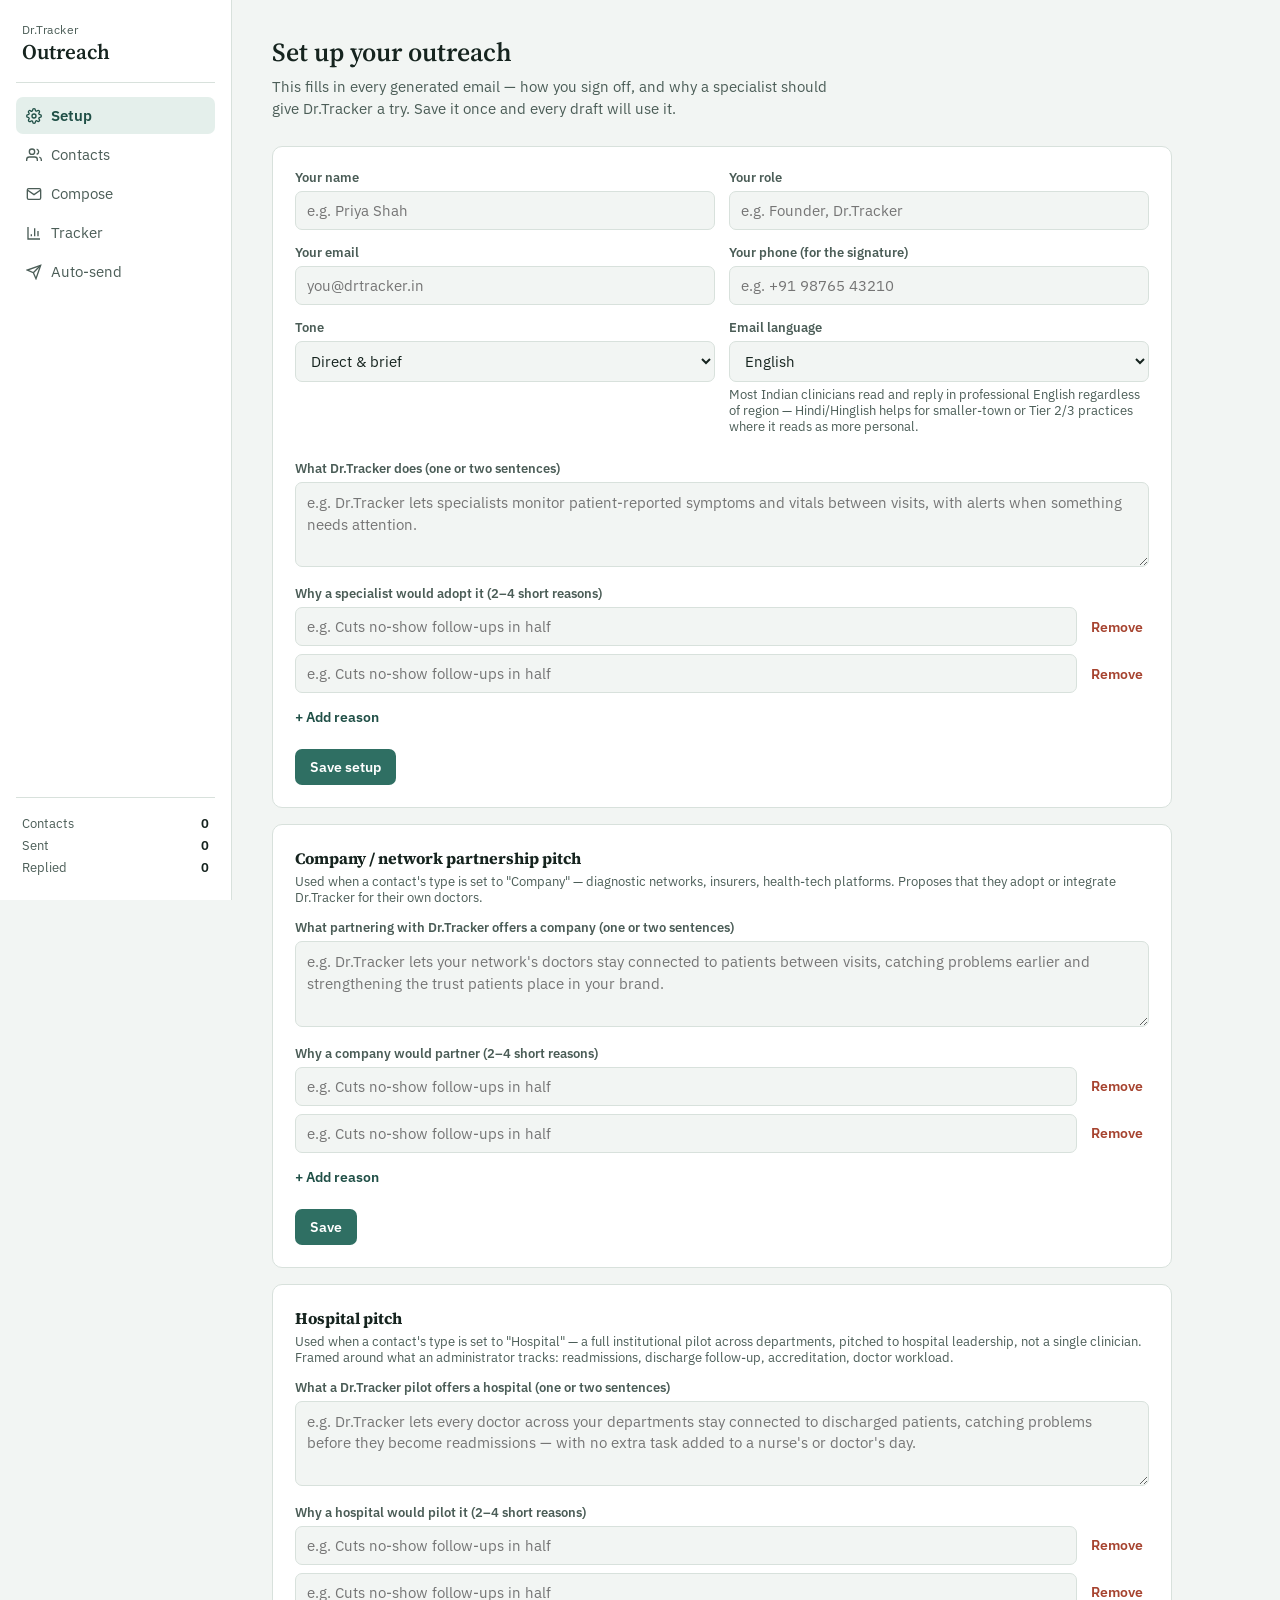
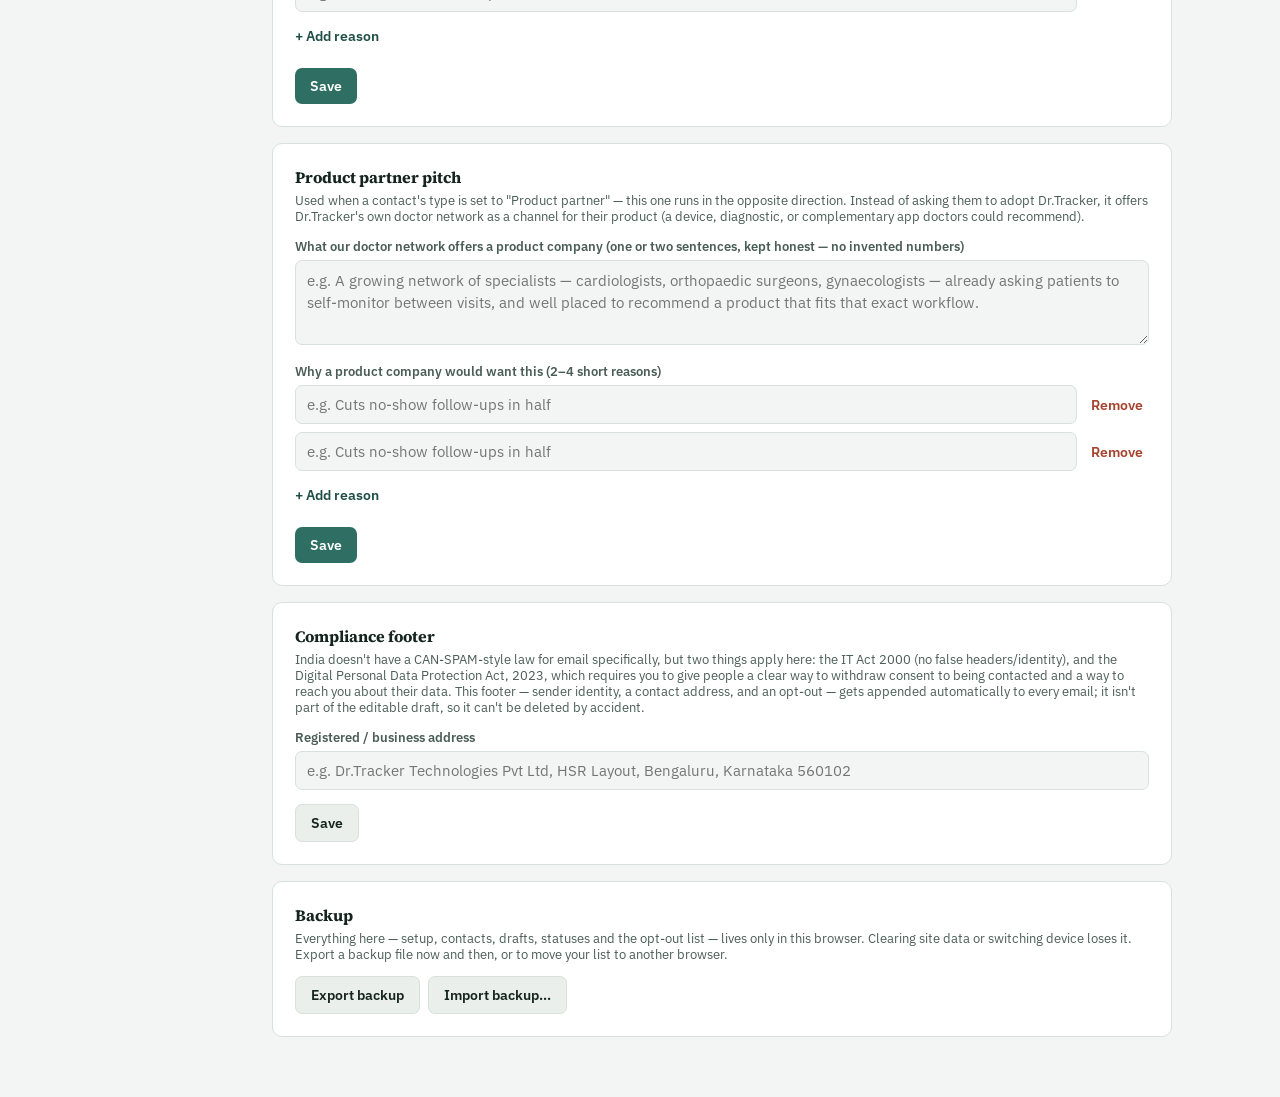
==== commit e3e466ac: "Add opt-out list, pre-send QA, batch drafting, backup; story-led draft prompt - Unsubscribed status " ====
--- a/index.html
+++ b/index.html
@@ -236,15 +236,15 @@
   .badge.sent { background: var(--primary-tint); color: var(--primary-dark); }
   .badge.replied { background: #DDEBFF; color: #2A5C99; }
   .badge.adopted { background: #E1F3E1; color: #2E7D32; }
-  .badge.declined { background: #F4E1E0; color: var(--danger); }
+  .badge.declined, .badge.unsubscribed { background: #F4E1E0; color: var(--danger); }
   @media (prefers-color-scheme: dark) {
     :root:not([data-theme="light"]) .badge.replied { background: #1B2A3D; color: #8FB6E8; }
     :root:not([data-theme="light"]) .badge.adopted { background: #1B3320; color: #8FD19E; }
-    :root:not([data-theme="light"]) .badge.declined { background: #33201F; color: #E08672; }
+    :root:not([data-theme="light"]) .badge.declined, :root:not([data-theme="light"]) .badge.unsubscribed { background: #33201F; color: #E08672; }
   }
   :root[data-theme="dark"] .badge.replied { background: #1B2A3D; color: #8FB6E8; }
   :root[data-theme="dark"] .badge.adopted { background: #1B3320; color: #8FD19E; }
-  :root[data-theme="dark"] .badge.declined { background: #33201F; color: #E08672; }
+  :root[data-theme="dark"] .badge.declined, :root[data-theme="dark"] .badge.unsubscribed { background: #33201F; color: #E08672; }
 
   select.status-select {
     font-size: 12.5px;
@@ -259,7 +259,7 @@
   }
   .empty-state .serif { font-size: 18px; color: var(--ink); display: block; margin-bottom: 6px; }
 
-  .funnel { display: grid; grid-template-columns: repeat(5, 1fr); gap: 10px; margin-bottom: 20px; }
+  .funnel { display: grid; grid-template-columns: repeat(6, 1fr); gap: 10px; margin-bottom: 20px; }
   .funnel .fcell {
     background: var(--surface);
     border: 1px solid var(--border);
@@ -295,6 +295,13 @@
 
   .draft-box textarea.subject { font-weight: 600; }
   .draft-box textarea.body { min-height: 260px; }
+
+  .qa-box { border: 1px solid var(--border); border-radius: 8px; padding: 10px 12px; margin-bottom: 14px; background: var(--bg); }
+  .qa-box h4 { margin: 0 0 6px 0; font-size: 13px; font-weight: 600; color: var(--ink-soft); }
+  .qa-box ul { margin: 0; padding-left: 18px; font-size: 13px; line-height: 1.5; }
+  .qa-box li.error { color: var(--danger); }
+  .qa-box li.warn { color: var(--accent); }
+  .qa-box .ok { font-size: 13px; color: var(--primary-dark); }
 
   .status-line { display: flex; align-items: center; gap: 8px; font-size: 13px; color: var(--ink-soft); min-height: 20px; margin-top: 8px;}
   .dot { width: 7px; height: 7px; border-radius: 50%; background: var(--primary); flex-shrink: 0; }
@@ -498,6 +505,17 @@
           <span class="status-line" id="complianceSaved"></span>
         </div>
       </div>
+
+      <div class="card">
+        <h3 style="margin:0 0 4px 0;font-size:16px;">Backup</h3>
+        <p class="hint" style="margin:0 0 14px 0;">Everything here — setup, contacts, drafts, statuses and the opt-out list — lives only in this browser. Clearing site data or switching device loses it. Export a backup file now and then, or to move your list to another browser.</p>
+        <div class="btn-row">
+          <button class="btn secondary" id="exportBackup">Export backup</button>
+          <button class="btn secondary" id="importBackup">Import backup…</button>
+          <input type="file" id="importFile" accept=".json,application/json" style="display:none;">
+          <span class="status-line" id="backupStatus"></span>
+        </div>
+      </div>
     </section>
 
     <!-- CONTACTS -->
@@ -603,7 +621,7 @@
 
       <div class="card">
         <h3 style="margin:0 0 10px 0;font-size:16px;">Queue — <span id="queueCount">0</span> eligible</h3>
-        <p class="hint" style="margin:0 0 12px 0;">Contacts with status "Not started" or "Drafted", a valid email, and not marked declined/unsubscribed.</p>
+        <p class="hint" style="margin:0 0 12px 0;">Contacts with status "Not started" or "Drafted", a valid email, and not on the opt-out list.</p>
         <div class="table-wrap" style="margin-bottom:14px;">
           <table>
             <thead><tr><th>Name</th><th>Specialty</th><th>Status</th></tr></thead>
@@ -611,9 +629,11 @@
           </table>
         </div>
         <div class="btn-row">
+          <button class="btn secondary" id="draftQueueBtn">Draft queued contacts</button>
           <button class="btn" id="runBatchBtn" disabled>Run batch</button>
           <span class="status-line" id="batchStatus"></span>
         </div>
+        <p class="hint">"Draft queued contacts" writes an AI draft for each queued contact that doesn't have one yet (up to the max per run), so you can review them all in Compose before anything is sent.</p>
       </div>
     </section>
   </main>
@@ -626,8 +646,8 @@
   "use strict";
 
   var STORAGE_KEY = "drtracker_outreach_v1";
-  var STATUS_ORDER = ["new","drafted","sent","replied","adopted","declined"];
-  var STATUS_LABEL = {new:"Not started", drafted:"Drafted", sent:"Sent", replied:"Replied", adopted:"Adopted", declined:"Declined"};
+  var STATUS_ORDER = ["new","drafted","sent","replied","adopted","declined","unsubscribed"];
+  var STATUS_LABEL = {new:"Not started", drafted:"Drafted", sent:"Sent", replied:"Replied", adopted:"Adopted", declined:"Declined", unsubscribed:"Unsubscribed"};
   var TYPE_META = {
     doctor:   { label: "Doctor",           emoji: "🩺", specialtyLabel: "Specialty",          clinicLabel: "Clinic / Hospital",     specialtyPh: "Cardiology",                 clinicPh: "Apollo Hospitals",                namePh: "Dr. Aditi Sharma",  notesLabel: "Notes (used to personalize the email)",                              notesPh: "e.g. Runs a busy OPD, mentioned follow-up no-shows are a pain point at a recent conference", badgeClass: "sent" },
     hospital: { label: "Hospital",         emoji: "🏥", specialtyLabel: "Contact's role",      clinicLabel: "Hospital name",         specialtyPh: "Medical Superintendent",     clinicPh: "Navjeevan Multispecialty Hospital", namePh: "Dr. Rakesh Malhotra", notesLabel: "Notes (readmission challenges, NABH status, expansion, etc.)",       notesPh: "e.g. Expanding to a second campus, under pressure to cut avoidable readmissions", badgeClass: "replied" },
@@ -642,22 +662,28 @@
   function load(){
     try {
       var raw = localStorage.getItem(STORAGE_KEY);
-      if (raw) {
-        var parsed = JSON.parse(raw);
-        parsed.setup.companyPitch = parsed.setup.companyPitch || "";
-        parsed.setup.companyValueProps = parsed.setup.companyValueProps || ["", ""];
-        parsed.setup.hospitalPitch = parsed.setup.hospitalPitch || "";
-        parsed.setup.hospitalValueProps = parsed.setup.hospitalValueProps || ["", ""];
-        parsed.setup.partnerPitch = parsed.setup.partnerPitch || "";
-        parsed.setup.partnerValueProps = parsed.setup.partnerValueProps || ["", ""];
-        (parsed.contacts||[]).forEach(function(c){ if(!c.type) c.type = "doctor"; });
-        return parsed;
-      }
+      if (raw) return normalize(JSON.parse(raw));
     } catch(e) {}
     return {
       setup: { senderName:"", senderRole:"", senderEmail:"", senderPhone:"", tone:"direct", language:"english", pitch:"", valueProps:["", ""], companyPitch:"", companyValueProps:["", ""], hospitalPitch:"", hospitalValueProps:["", ""], partnerPitch:"", partnerValueProps:["", ""], mailingAddress:"" },
-      contacts: []
+      contacts: [],
+      // Lower-cased emails that asked not to be contacted (DPDP consent withdrawal).
+      // Kept even if the contact is deleted, so they can't be re-imported by accident.
+      suppressed: []
     };
+  }
+  // Fill in fields added after older saves/backups were written.
+  function normalize(parsed){
+    parsed.setup.valueProps = parsed.setup.valueProps || ["", ""];
+    parsed.setup.companyPitch = parsed.setup.companyPitch || "";
+    parsed.setup.companyValueProps = parsed.setup.companyValueProps || ["", ""];
+    parsed.setup.hospitalPitch = parsed.setup.hospitalPitch || "";
+    parsed.setup.hospitalValueProps = parsed.setup.hospitalValueProps || ["", ""];
+    parsed.setup.partnerPitch = parsed.setup.partnerPitch || "";
+    parsed.setup.partnerValueProps = parsed.setup.partnerValueProps || ["", ""];
+    (parsed.contacts||[]).forEach(function(c){ if(!c.type) c.type = "doctor"; });
+    parsed.suppressed = parsed.suppressed || [];
+    return parsed;
   }
   function save(){
     try { localStorage.setItem(STORAGE_KEY, JSON.stringify(state)); } catch(e) {}
@@ -683,9 +709,12 @@
   });
 
   function complianceFooter(){
-    var addr = state.setup.mailingAddress;
+    var s = state.setup;
+    var addr = s.mailingAddress;
     var lines = [];
     lines.push("---");
+    var who = [s.senderName, s.senderRole].filter(Boolean).join(", ");
+    lines.push("Sent by " + (who || "the Dr.Tracker team") + (s.senderEmail ? " <" + s.senderEmail + ">" : ""));
     if (addr) lines.push(addr);
     lines.push("Don't want emails like this from Dr.Tracker? Reply \"unsubscribe\" and we'll stop.");
     return lines.join("\n");
@@ -793,6 +822,20 @@
     if(!e) return null;
     return state.contacts.find(function(c){ return c.email.trim().toLowerCase() === e; }) || null;
   }
+  function isSuppressed(email){
+    return state.suppressed.indexOf((email||"").trim().toLowerCase()) > -1;
+  }
+  function setStatus(c, status){
+    var e = c.email.trim().toLowerCase();
+    if(status === "unsubscribed"){
+      if(state.suppressed.indexOf(e) === -1) state.suppressed.push(e);
+    } else if(c.status === "unsubscribed"){
+      if(!confirm(c.email + " asked not to be contacted. Only move them off Unsubscribed if they've clearly opted back in. Continue?")) return false;
+      state.suppressed = state.suppressed.filter(function(x){ return x !== e; });
+    }
+    c.status = status; c.lastUpdated = Date.now();
+    return true;
+  }
 
   /* ---------------- Contacts ---------------- */
   function renderContacts(){
@@ -827,7 +870,7 @@
     var del = e.target.closest("[data-del]");
     var comp = e.target.closest("[data-compose]");
     if(del){
-      if(confirm("Remove this contact and any draft you've written for them?")){
+      if(confirm("Remove this contact and any draft you've written for them? (If they unsubscribed, their email stays on the opt-out list.)")){
         state.contacts = state.contacts.filter(function(c){ return c.id !== del.dataset.del; });
         save(); renderContacts(); renderSideStats();
       }
@@ -882,6 +925,7 @@
       var name = document.getElementById("mName").value.trim();
       var email = document.getElementById("mEmail").value.trim();
       if(!name || !email){ alert("Name and email are required."); return; }
+      if(isSuppressed(email)){ alert("That email is on the opt-out list — they asked not to be contacted, so it wasn't added."); return; }
       if(findDuplicate(email)){ alert("That email is already in your contacts — no duplicate added."); return; }
       state.contacts.push({
         id: uid(), type: document.getElementById("mType").value, name: name, specialty: document.getElementById("mSpecialty").value.trim(),
@@ -904,7 +948,7 @@
     document.getElementById("mSave").addEventListener("click", function(){
       var raw = document.getElementById("mPaste").value;
       var lines = raw.split(/\r?\n/).map(function(l){ return l.trim(); }).filter(Boolean);
-      var added = 0, skippedDupes = 0;
+      var added = 0, skippedDupes = 0, skippedOptOut = 0;
       lines.forEach(function(line){
         var parts = line.split(/\t|,(?=(?:[^"]*"[^"]*")*[^"]*$)/).map(function(p){ return p.trim(); });
         if(parts.length < 4) return;
@@ -916,6 +960,7 @@
           email = parts[3]||""; notes = parts[4]||"";
         }
         if(email.indexOf("@") === -1) return;
+        if(isSuppressed(email)){ skippedOptOut++; return; }
         if(findDuplicate(email)){ skippedDupes++; return; }
         state.contacts.push({
           id: uid(), type: "doctor", name: name, specialty: specialty, clinic: clinic, city: city,
@@ -924,8 +969,8 @@
         added++;
       });
       save(); closeModal(); renderContacts(); renderSideStats();
-      var msg = added + " added" + (skippedDupes ? ", " + skippedDupes + " skipped as duplicates" : "") + ".";
-      if(added===0 && skippedDupes===0) msg = "Couldn't find any valid rows — check that each line has at least name, specialty, clinic, email.";
+      var msg = added + " added" + (skippedDupes ? ", " + skippedDupes + " skipped as duplicates" : "") + (skippedOptOut ? ", " + skippedOptOut + " skipped (on the opt-out list)" : "") + ".";
+      if(added===0 && skippedDupes===0 && skippedOptOut===0) msg = "Couldn't find any valid rows — check that each line has at least name, specialty, clinic, email.";
       alert(msg);
     });
   });
@@ -961,22 +1006,26 @@
     var main = document.getElementById("composeMain");
     if(!c){ main.innerHTML = ""; return; }
     var missingSetup = !state.setup.pitch;
+    var optedOut = isSuppressed(c.email) || c.status === "declined";
     main.innerHTML =
       '<div class="card draft-box">'+
         '<div style="display:flex;justify-content:space-between;align-items:flex-start;gap:10px;flex-wrap:wrap;">'+
           '<div><strong style="font-size:15px;">'+esc(c.name)+'</strong> <span class="badge '+(TYPE_META[c.type]||TYPE_META.doctor).badgeClass+'" style="margin-left:4px;">'+(TYPE_META[c.type]||TYPE_META.doctor).label+'</span><br><span style="color:var(--ink-soft);font-size:13px;">'+esc(c.specialty||"—")+' · '+esc(c.clinic||"—")+(c.city ? " · "+esc(c.city) : "")+' · '+esc(c.email)+'</span></div>'+
           '<span class="badge '+c.status+'">'+STATUS_LABEL[c.status]+'</span>'+
         '</div>'+
+        (optedOut ? '<p class="hint" style="margin-top:12px;color:var(--danger);">'+(isSuppressed(c.email) ? "This person asked not to be contacted. Sending is turned off for them." : "Marked declined. Sending is turned off. Change the status if that's wrong.")+'</p>' : '') +
         (missingSetup ? '<p class="hint" style="margin-top:12px;">Tip: fill in <em>Setup</em> first so drafts mention what Dr.Tracker actually does — otherwise the draft will stay generic.</p>' : '') +
         '<div class="btn-row" style="margin-top:16px;">'+
           '<button class="btn" id="genBtn">'+(c.draftBody ? "Regenerate draft" : "Generate draft")+'</button>'+
           '<span class="status-line" id="genStatus"></span>'+
         '</div>'+
         '<div class="field" style="margin-top:16px;"><label>Subject</label><textarea class="subject" id="draftSubject" rows="1">'+esc(c.draftSubject)+'</textarea></div>'+
-        '<div class="field"><label>Body</label><textarea class="body" id="draftBody">'+esc(c.draftBody)+'</textarea></div>'+
+        '<div class="field"><label>Body</label><textarea class="body" id="draftBody">'+esc(c.draftBody)+'</textarea>'+
+          '<p class="hint">The compliance footer (who it\'s from, your address, how to opt out) is added below this when you copy or send.</p></div>'+
+        '<div class="qa-box" id="qaBox"></div>'+
         '<div class="btn-row">'+
-          '<button class="btn secondary" id="copyBtn">Copy email</button>'+
-          '<button class="btn secondary" id="mailtoBtn">Open in email app</button>'+
+          '<button class="btn secondary" id="copyBtn"'+(optedOut ? ' disabled' : '')+'>Copy email</button>'+
+          '<button class="btn secondary" id="mailtoBtn"'+(optedOut ? ' disabled' : '')+'>Open in email app</button>'+
           '<select class="status-select" id="statusSelect" style="margin-left:auto;"></select>'+
         '</div>'+
       '</div>';
@@ -989,20 +1038,23 @@
       statusSel.appendChild(o);
     });
     statusSel.addEventListener("change", function(){
-      c.status = statusSel.value; c.lastUpdated = Date.now();
+      setStatus(c, statusSel.value);
       save(); renderComposeMain(); renderContacts(); renderSideStats();
     });
 
-    document.getElementById("draftSubject").addEventListener("input", function(e){ c.draftSubject = e.target.value; save(); });
-    document.getElementById("draftBody").addEventListener("input", function(e){ c.draftBody = e.target.value; save(); });
+    document.getElementById("draftSubject").addEventListener("input", function(e){ c.draftSubject = e.target.value; save(); renderQa(c); });
+    document.getElementById("draftBody").addEventListener("input", function(e){ c.draftBody = e.target.value; save(); renderQa(c); });
+    renderQa(c);
 
     document.getElementById("copyBtn").addEventListener("click", function(){
+      if(!confirmQa(c)) return;
       var text = "Subject: " + c.draftSubject + "\n\n" + c.draftBody + "\n\n" + complianceFooter();
       navigator.clipboard.writeText(text).then(function(){
         flashStatus("genStatus", "Copied to clipboard.");
       }).catch(function(){ flashStatus("genStatus", "Couldn't copy — select and copy manually."); });
     });
     document.getElementById("mailtoBtn").addEventListener("click", function(){
+      if(!confirmQa(c)) return;
       var fullBody = c.draftBody + "\n\n" + complianceFooter();
       var url = "mailto:" + encodeURIComponent(c.email) + "?subject=" + encodeURIComponent(c.draftSubject) + "&body=" + encodeURIComponent(fullBody);
       window.location.href = url;
@@ -1014,6 +1066,47 @@
     document.getElementById("genBtn").addEventListener("click", function(){ generateDraft(c); });
   }
 
+  /* ---------------- Pre-send check ----------------
+     AI drafts are only as accurate as Setup. These are cheap heuristics that
+     catch the usual problems before a human skims the draft. */
+  var URGENCY_RE = /\b(limited time|last chance|act now|only \d+ (spots|slots|places)|expires|hurry|don'?t miss)\b/i;
+  var PLACEHOLDER_RE = /\[[^\]]{1,40}\]|\{[^}]{1,40}\}|\(not given|\(unknown\)|lorem ipsum/i;
+  var FIGURE_RE = /\d[\d,.]*\s*(%|percent|x\b|times\b|lakh|crore|k\b)|\b\d{3,}(,\d{3})*\+?\s+(doctors|patients|hospitals|clinics|users)/gi;
+
+  function qaCheck(c){
+    var out = [];
+    var subj = (c.draftSubject||"").trim(), body = (c.draftBody||"").trim();
+    if(!subj) out.push({level:"error", msg:"No subject line."});
+    if(!body){ out.push({level:"error", msg:"No body yet — generate a draft or write one."}); return out; }
+    if(PLACEHOLDER_RE.test(subj + " " + body)) out.push({level:"error", msg:"Looks like a placeholder was left in (e.g. [Name] or \"(not given)\")."});
+    var surname = (c.name||"").replace(/^(dr\.?|mr\.?|ms\.?|mrs\.?)\s+/i, "").trim().split(/\s+/).pop();
+    if(surname && surname.length > 1 && body.toLowerCase().indexOf(surname.toLowerCase()) === -1) out.push({level:"warn", msg:"Doesn't mention " + surname + " by name — check the greeting."});
+    var words = body.split(/\s+/).length;
+    if(words > 240) out.push({level:"warn", msg:words + " words — long for a cold email. Cut it down so it reads in under a minute."});
+    if(subj.split(/\s+/).length > 12) out.push({level:"warn", msg:"Subject is long — under ~9 words usually does better."});
+    var known = [state.setup.pitch, state.setup.companyPitch, state.setup.hospitalPitch, state.setup.partnerPitch,
+      (state.setup.valueProps||[]).join(" "), (state.setup.companyValueProps||[]).join(" "),
+      (state.setup.hospitalValueProps||[]).join(" "), (state.setup.partnerValueProps||[]).join(" "), c.notes].join(" ").toLowerCase();
+    var figs = (body.match(FIGURE_RE) || []).filter(function(f){ return known.indexOf(f.toLowerCase().trim()) === -1; });
+    if(figs.length) out.push({level:"warn", msg:"Mentions figures not in Setup or notes (" + figs.slice(0,3).join(", ") + ") — make sure they're real."});
+    if(URGENCY_RE.test(subj + " " + body)) out.push({level:"warn", msg:"Uses pressure language (deadlines, scarcity). Take it out and keep the tone honest."});
+    if(!state.setup.mailingAddress) out.push({level:"warn", msg:"No business address in Setup → Compliance footer."});
+    return out;
+  }
+  function renderQa(c){
+    var box = document.getElementById("qaBox");
+    if(!box) return;
+    var issues = qaCheck(c);
+    box.innerHTML = '<h4>Pre-send check</h4>' + (issues.length ?
+      '<ul>' + issues.map(function(i){ return '<li class="'+i.level+'">'+esc(i.msg)+'</li>'; }).join("") + '</ul>' :
+      '<div class="ok">Looks good. Give it a quick read before you send.</div>');
+  }
+  function confirmQa(c){
+    var errs = qaCheck(c).filter(function(i){ return i.level === "error"; });
+    if(!errs.length) return true;
+    return confirm("This draft has problems:\n\n• " + errs.map(function(i){ return i.msg; }).join("\n• ") + "\n\nSend anyway?");
+  }
+
   function flashStatus(id, msg){
     var el = document.getElementById(id);
     if(!el) return;
@@ -1025,17 +1118,34 @@
     var s = state.setup;
     var toneDesc = { direct: "direct and brief — a busy reader should be able to read it in 20 seconds", warm: "warm and personable, still respectful of their time", formal: "formal and clinical in register" }[s.tone] || "direct and brief";
     var langDesc = { english: "professional Indian English", hinglish: "mostly English with a few natural Hindi words or phrases mixed in, the way many Indian professionals write to each other — not forced, not gimmicky", hindi: "Hindi, written in Devanagari script, professional register" }[s.language] || "professional Indian English";
+    var signoff = s.tone === "formal" ? "Best regards," : (s.tone === "warm" ? "Warmly," : "Best,");
+    var sigLine2 = [s.senderRole, s.senderPhone].filter(Boolean).join(" · ");
     var sharedRules = "Write ONE email. Return ONLY minified JSON, no markdown fences, no commentary, matching exactly: {\"subject\": string, \"body\": string}. " +
-      "The body should be plain text (no HTML), under 170 words, and sign off with the sender's name, role and phone number on their own lines at the end (do not include the sender's email in the sign-off, it's already in the From address). " +
-      "Write in: " + langDesc + ". Tone: " + toneDesc + ". " +
-      "Aim for genuine emotional resonance: ground the email in a concrete, plausible, low-key scenario about what's at stake (a missed symptom, a patient who didn't call, a moment of doubt) rather than abstract feature talk — but do not fabricate specific statistics, named testimonials, or claims about outcomes that weren't given to you below, and do not manufacture urgency or scarcity (no fake deadlines, no \"only X spots left\"). Earn the emotion honestly, from the real stakes of the situation, not from pressure tactics.\n\n" +
+      "Write in: " + langDesc + ". Tone: " + toneDesc + ".\n\n" +
+      "WHAT MAKES THESE EMAILS WORK — follow this shape:\n" +
+      "1. SUBJECT: 3–9 words, a story hook or a sharp question drawn from the recipient's own world (e.g. \"She called three days too late\", \"The swelling she waited four days to mention\", \"Who notices when a patient goes quiet?\"). Never the product name, never \"Introducing…\", \"Quick question\" or \"Partnership opportunity\", no emoji, no ALL CAPS, no exclamation marks, no clickbait that the body doesn't pay off.\n" +
+      "2. OPENING (2–4 sentences): drop the reader straight into a concrete, plausible, low-key scene that fits THIS recipient — their specialty, their kind of institution, their product — e.g. a patient who feels slightly off after a visit and waits, a discharge that quietly goes wrong. Present tense, specific small details, no statistics. Do not open with who you are or \"I hope this finds you well\".\n" +
+      "3. THE GAP (1–2 sentences): name the real problem that scene shows, in words the reader would use themselves, and acknowledge they already know it.\n" +
+      "4. THE ANSWER (one short paragraph): what Dr.Tracker does about exactly that gap, using only the facts given below. Concrete and plain; say what it is NOT (another dashboard, extra admin) if that helps.\n" +
+      "5. THE ASK (one or two sentences): one clear, low-effort next step with a specific format and length (e.g. \"15 minutes, no slides, a live walkthrough on your phone\"). Ask a question they can answer in one line. Don't assume their calendar.\n" +
+      "6. SIGN-OFF, exactly: \"" + signoff + "\" on its own line, then the sender's name on the next line, then \"" + (sigLine2 || "(role)") + "\" on the line after (omit anything not given; never include the sender's email).\n" +
+      "7. P.S.: one line offering an even lower-commitment alternative (e.g. reply \"video\" for a 2-minute walkthrough, or a one-page proposal to circulate internally).\n" +
+      "Short paragraphs separated by blank lines. Plain text, no HTML, no bullet lists. Body 140–210 words including sign-off and P.S.\n" +
+      "HONESTY RULES: the emotion must come from the real stakes, never from pressure. Do not invent statistics, numbers, network sizes, named customers, testimonials or outcome claims that aren't given below. No fake urgency or scarcity (no deadlines, no \"only X spots left\"). No clinical efficacy claims unless given below.\n\n" +
+      "STYLE REFERENCE — for rhythm and structure only; do NOT reuse its scenario, subject or phrases:\n" +
+      "Subject: She called three days too late\n" +
+      "Namaste Dr. Sharma,\n\nPicture this: a patient leaves your clinic feeling fine. Two days later, something feels off — a little breathless, a little tired. She waits. \"It's probably nothing,\" she tells herself. By the time she calls, it isn't nothing.\n\n" +
+      "You've lived this story more times than you'd like. The space between visits is where things go quiet — and where they can quietly go wrong.\n\n" +
+      "That's the exact gap Dr.Tracker was built to close. Patients check in between appointments — symptoms, vitals, the small stuff they'd normally sit on — and you get a quiet flag the moment something needs your eyes. No new dashboard to babysit. No extra admin.\n\n" +
+      "I'd love to show you what this looks like inside a real OPD — 15 minutes, no slides, just a live walkthrough on your phone. When's a good time this week?\n\n" +
+      "Warmly,\nAnanya Gupta\nFounder, Dr.Tracker · +91 98765 43210\n\nP.S. If a call feels like a big ask right now, just reply \"video\" and I'll send a 2-minute look instead.\n\n" +
       "SENDER:\nName: " + (s.senderName||"(not given)") + "\nRole: " + (s.senderRole||"(not given)") + "\nPhone: " + (s.senderPhone||"(not given, omit from sign-off)") + "\n\n";
 
     if (c.type === "hospital") {
       var hprops = (s.hospitalValueProps||[]).filter(Boolean);
       return "You write short institutional-outreach emails on behalf of an Indian health-tech startup called Dr.Tracker, addressed to hospital leadership (medical superintendent, CEO, or clinical governance) proposing a pilot of Dr.Tracker across the hospital's doctors and departments, not just one clinician. " +
         sharedRules +
-        "Address the recipient respectfully by name (\"Dr. [Surname]\" if their role/notes indicate they're a clinician, otherwise \"Mr./Ms. [Surname]\"). Frame the stakes in terms a hospital administrator actually tracks — readmissions, discharge follow-up, bed turnover, accreditation/quality standards, doctor workload — not just one patient's story. End with a clear one-line ask for a short meeting with clinical/hospital leadership — do not assume their calendar or imply a deadline. " +
+        "Address the recipient respectfully by name (\"Dr. [Surname]\" if their role/notes indicate they're a clinician, otherwise \"Mr./Ms. [Surname]\"). Open with a discharge scene set at their hospital (use its name), then widen to the stakes a hospital administrator actually tracks — readmissions, discharge follow-up, bed turnover, NABH/quality standards, doctor workload. Ask for ~20 minutes with them and their clinical leadership to walk through what a pilot could look like for their hospital; the P.S. can offer a one-page pilot proposal to circulate internally. " +
         "Do not use a clinical/medical efficacy claim unless explicitly given below.\n\n" +
         "WHAT DR.TRACKER OFFERS A HOSPITAL: " + (s.hospitalPitch || "(not given — keep the pitch generic and light)") + "\n" +
         (hprops.length ? "Reasons a hospital would pilot it:\n- " + hprops.join("\n- ") + "\n" : "") + "\n" +
@@ -1047,7 +1157,7 @@
       var pprops = (s.partnerValueProps||[]).filter(Boolean);
       return "You write short partnership-outreach emails on behalf of an Indian health-tech startup called Dr.Tracker. IMPORTANT — this pitch runs in the OPPOSITE direction from a normal partnership email: Dr.Tracker is NOT asking to adopt the recipient's product, and is NOT asking the recipient to adopt Dr.Tracker. Instead, Dr.Tracker is offering its own growing network of engaged specialists and clinic doctors as a channel — proposing that the recipient's company partner with Dr.Tracker so that doctors already on the platform can trial, recommend, or prescribe/use the recipient's product as part of the between-visit care they're already giving. " +
         sharedRules +
-        "Address the recipient by first name in a professional Indian business-email register. Make explicit that the value on offer is access to Dr.Tracker's doctor network, not a request for the recipient's product or money. End with a clear one-line ask for a short call to explore fit — do not assume their calendar or imply a deadline. " +
+        "Address the recipient by first name in a professional Indian business-email register. Open with the moment a doctor on our side tells a patient to monitor something at home — and the patient has nothing good to do it with — tied to what their product does. Make explicit that the value on offer is access to Dr.Tracker's doctor network, not a request for the recipient's product or money. Ask for ~20 minutes to see if there's a fit; the P.S. can offer to share which specialties would be the strongest early fit. " +
         "Do not fabricate the size of the doctor network (no invented numbers) — describe it only in the general, honest terms given below. Do not use a clinical/medical efficacy claim about the recipient's product unless explicitly given below.\n\n" +
         "WHAT DR.TRACKER'S DOCTOR NETWORK OFFERS A PRODUCT COMPANY: " + (s.partnerPitch || "(not given — keep it generic: a network of specialists already engaged in between-visit patient monitoring)") + "\n" +
         (pprops.length ? "Reasons a product company would want this:\n- " + pprops.join("\n- ") + "\n" : "") + "\n" +
@@ -1059,7 +1169,7 @@
       var cprops = (s.companyValueProps||[]).filter(Boolean);
       return "You write short partnership-outreach emails on behalf of an Indian health-tech startup called Dr.Tracker, addressed to a decision-maker (partnerships, clinical leadership, or ops) at a hospital chain, diagnostic network, insurer, or health-tech company in India, proposing that their organisation partner with or adopt Dr.Tracker for their doctors/patients. " +
         sharedRules +
-        "Address the recipient by first name in a professional Indian business-email register (not \"Dr.\" unless their role/notes indicate they're a clinician). End with a clear one-line ask for a short call/meeting with the right stakeholders — do not assume you know their calendar or imply a deadline. " +
+        "Address the recipient by first name in a professional Indian business-email register (not \"Dr.\" unless their role/notes indicate they're a clinician). Open with a patient somewhere in their network sitting on a symptom they're not sure is worth mentioning, and make the stakes about whether that patient still trusts the network was watching. Ask for ~20 minutes with their clinical leadership; the P.S. can offer a short async demo video to route internally. " +
         "Do not use a clinical/medical efficacy claim unless explicitly given below.\n\n" +
         "WHAT DR.TRACKER OFFERS A PARTNER COMPANY: " + (s.companyPitch || "(not given — keep the pitch generic and light)") + "\n" +
         (cprops.length ? "Reasons a company would partner:\n- " + cprops.join("\n- ") + "\n" : "") + "\n" +
@@ -1070,12 +1180,32 @@
     var props = (s.valueProps||[]).filter(Boolean);
     return "You write short outreach emails on behalf of an Indian health-tech startup called Dr.Tracker, addressed to specialists and clinic doctors across India, inviting them to try the product themselves. " +
       sharedRules +
-      "End with a clear one-line ask (e.g. offering a 15-minute call or a free trial). Address the recipient as \"Dr. [Surname]\" in the salutation, which is the standard respectful form used in Indian professional correspondence. " +
+      "Greet them as \"" + (s.tone === "formal" ? "Dear" : "Namaste") + " Dr. [Surname],\" (the standard respectful form in Indian professional correspondence). Build the opening scene from THEIR specialty — e.g. post-op swelling for an orthopaedic surgeon, breathlessness for a cardiologist, a missed sugar spike for an endocrinologist — and weave in their notes if given. Ask for 15 minutes with a live walkthrough, and offer the reply-\"video\" alternative in the P.S. " +
       "Do not use claims that sound like a clinical/medical efficacy claim unless explicitly given in the product description.\n\n" +
       "PRODUCT (Dr.Tracker) — what it does: " + (s.pitch || "(not given — keep the pitch generic and light)") + "\n" +
       (props.length ? "Reasons a specialist would adopt it:\n- " + props.join("\n- ") + "\n" : "") + "\n" +
       "RECIPIENT:\nName: " + c.name + "\nSpecialty: " + (c.specialty||"(unknown)") + "\nClinic/Hospital: " + (c.clinic||"(unknown)") + "\nCity: " + (c.city||"(unknown)") + "\n" +
       (c.notes ? "Notes about them: " + c.notes + "\n" : "");
+  }
+
+  // Resolves true when a draft was written onto c; rejects with {code} otherwise.
+  function draftFor(c){
+    return sampleFn.json(buildPrompt(c), { modelTier: "default" }).then(function(result){
+      var data = result && result.value ? result.value : result;
+      if(!(data && data.subject && data.body)) throw { code: "bad_shape" };
+      c.draftSubject = data.subject;
+      c.draftBody = data.body;
+      if(c.status === "new") c.status = "drafted";
+      c.lastUpdated = Date.now();
+      save();
+      return true;
+    });
+  }
+  function draftErrorText(err){
+    return (err && err.code === "not_granted") ? "AI drafting isn't permitted here." :
+      (err && err.code === "rate_limited") ? "Rate limited — wait a moment and try again." :
+      (err && err.code === "bad_shape") ? "Got an unexpected response — try again." :
+      "Couldn't generate a draft — try again.";
   }
 
   function generateDraft(c){
@@ -1087,24 +1217,12 @@
     }
     genBtn.disabled = true;
     status.textContent = "Drafting…";
-    sampleFn.json(buildPrompt(c), { modelTier: "default" }).then(function(result){
-      var data = result && result.value ? result.value : result;
-      if(data && data.subject && data.body){
-        c.draftSubject = data.subject;
-        c.draftBody = data.body;
-        if(c.status === "new") c.status = "drafted";
-        c.lastUpdated = Date.now();
-        save();
-        renderComposeMain();
-        renderContacts();
-        renderSideStats();
-      } else {
-        status.textContent = "Got an unexpected response — try again.";
-      }
+    draftFor(c).then(function(){
+      renderComposeMain();
+      renderContacts();
+      renderSideStats();
     }).catch(function(err){
-      status.textContent = (err && err.code === "not_granted") ? "AI drafting isn't permitted here." :
-        (err && err.code === "rate_limited") ? "Rate limited — wait a moment and try again." :
-        "Couldn't generate a draft — try again.";
+      status.textContent = draftErrorText(err);
     }).finally(function(){
       genBtn.disabled = false;
     });
@@ -1116,7 +1234,7 @@
     state.contacts.forEach(function(c){ counts[c.status] = (counts[c.status]||0)+1; });
 
     var funnel = document.getElementById("funnel");
-    var stages = [["new","Not started"],["drafted","Drafted"],["sent","Sent"],["replied","Replied"],["adopted","Adopted"]];
+    var stages = [["new","Not started"],["drafted","Drafted"],["sent","Sent"],["replied","Replied"],["adopted","Adopted"],["unsubscribed","Opted out"]];
     funnel.innerHTML = stages.map(function(s){
       return '<div class="fcell"><div class="n">'+(counts[s[0]]||0)+'</div><div class="l">'+s[1]+'</div></div>';
     }).join("");
@@ -1167,7 +1285,7 @@
 
   function eligibleQueue(){
     return state.contacts.filter(function(c){
-      return (c.status === "new" || c.status === "drafted") && c.email && c.email.indexOf("@") > -1;
+      return (c.status === "new" || c.status === "drafted") && c.email && c.email.indexOf("@") > -1 && !isSuppressed(c.email);
     });
   }
 
@@ -1197,9 +1315,72 @@
     }
   }
 
+  var drafting = false, stopDrafting = false;
+  document.getElementById("draftQueueBtn").addEventListener("click", function(){
+    var btn = this, line = document.getElementById("batchStatus");
+    if(drafting){ stopDrafting = true; line.textContent = "Stopping after this one…"; return; }
+    if(!sampleFn){ line.textContent = "AI drafting isn't available in this view."; return; }
+    var cap = Math.max(1, parseInt(document.getElementById("batchCap").value, 10) || 20);
+    var todo = eligibleQueue().filter(function(c){ return !c.draftBody; }).slice(0, cap);
+    if(!todo.length){ line.textContent = "Every queued contact already has a draft."; return; }
+    drafting = true; stopDrafting = false;
+    btn.textContent = "Stop drafting";
+    var done = 0, failed = 0;
+    (function next(i){
+      if(i >= todo.length || stopDrafting){
+        drafting = false; btn.textContent = "Draft queued contacts";
+        line.textContent = done + " drafted" + (failed ? ", " + failed + " failed" : "") + ". Review them in Compose before sending.";
+        renderAutosend(); renderContacts(); renderSideStats();
+        return;
+      }
+      line.textContent = "Drafting " + (i+1) + " of " + todo.length + " — " + todo[i].name + "…";
+      draftFor(todo[i]).then(function(){ done++; next(i+1); }).catch(function(err){
+        failed++;
+        // A missing grant or rate limit will fail every remaining call too — stop instead of hammering.
+        if(err && (err.code === "not_granted" || err.code === "rate_limited")){ stopDrafting = true; line.textContent = draftErrorText(err); }
+        next(i+1);
+      });
+    })(0);
+  });
+
   document.getElementById("runBatchBtn").addEventListener("click", function(){
     // Intentionally not implemented until the Gmail send call has been
     // observed and verified in chat — see status message above.
+  });
+
+  /* ---------------- Backup ---------------- */
+  var downloadsNs = null;
+  document.getElementById("exportBackup").addEventListener("click", function(){
+    var line = document.getElementById("backupStatus");
+    var data = JSON.stringify({ app: "drtracker-outreach", version: 1, exportedAt: new Date().toISOString(), state: state }, null, 2);
+    var filename = "drtracker-outreach-backup-" + new Date().toISOString().slice(0,10) + ".json";
+    if(downloadsNs){
+      downloadsNs.save({ filename: filename, data: data }).then(function(){ flashStatus("backupStatus", "Backup saved."); })
+        .catch(function(err){ line.textContent = (err && err.code === "declined") ? "Export cancelled." : "Couldn't save the file here."; });
+      return;
+    }
+    var a = document.createElement("a");
+    a.href = URL.createObjectURL(new Blob([data], { type: "application/json" }));
+    a.download = filename;
+    document.body.appendChild(a); a.click(); a.remove();
+    flashStatus("backupStatus", "Backup downloaded.");
+  });
+  document.getElementById("importBackup").addEventListener("click", function(){ document.getElementById("importFile").click(); });
+  document.getElementById("importFile").addEventListener("change", function(e){
+    var file = e.target.files && e.target.files[0];
+    e.target.value = "";
+    if(!file) return;
+    file.text().then(function(txt){
+      var parsed = JSON.parse(txt);
+      var incoming = parsed && parsed.state;
+      if(!incoming || !incoming.setup || !Array.isArray(incoming.contacts)) throw new Error("shape");
+      if(!confirm("Replace everything in this browser with the backup (" + incoming.contacts.length + " contacts)? This can't be undone.")) return;
+      state = normalize(incoming);
+      save();
+      selectedContactId = null;
+      fillSetupForm(); renderContacts(); renderSideStats();
+      flashStatus("backupStatus", "Backup imported.");
+    }).catch(function(){ document.getElementById("backupStatus").textContent = "That file isn't a Dr.Tracker Outreach backup."; });
   });
 
   /* ---------------- Sidebar stats ---------------- */
@@ -1220,6 +1401,7 @@
 
   if (window.claude && typeof window.claude.use === "function") {
     window.claude.use("sample").then(function(ns){ sampleFn = ns; }).catch(function(){ sampleFn = null; });
+    window.claude.use("downloads").then(function(ns){ downloadsNs = ns; }).catch(function(){ downloadsNs = null; });
   }
 })();
 </script>
